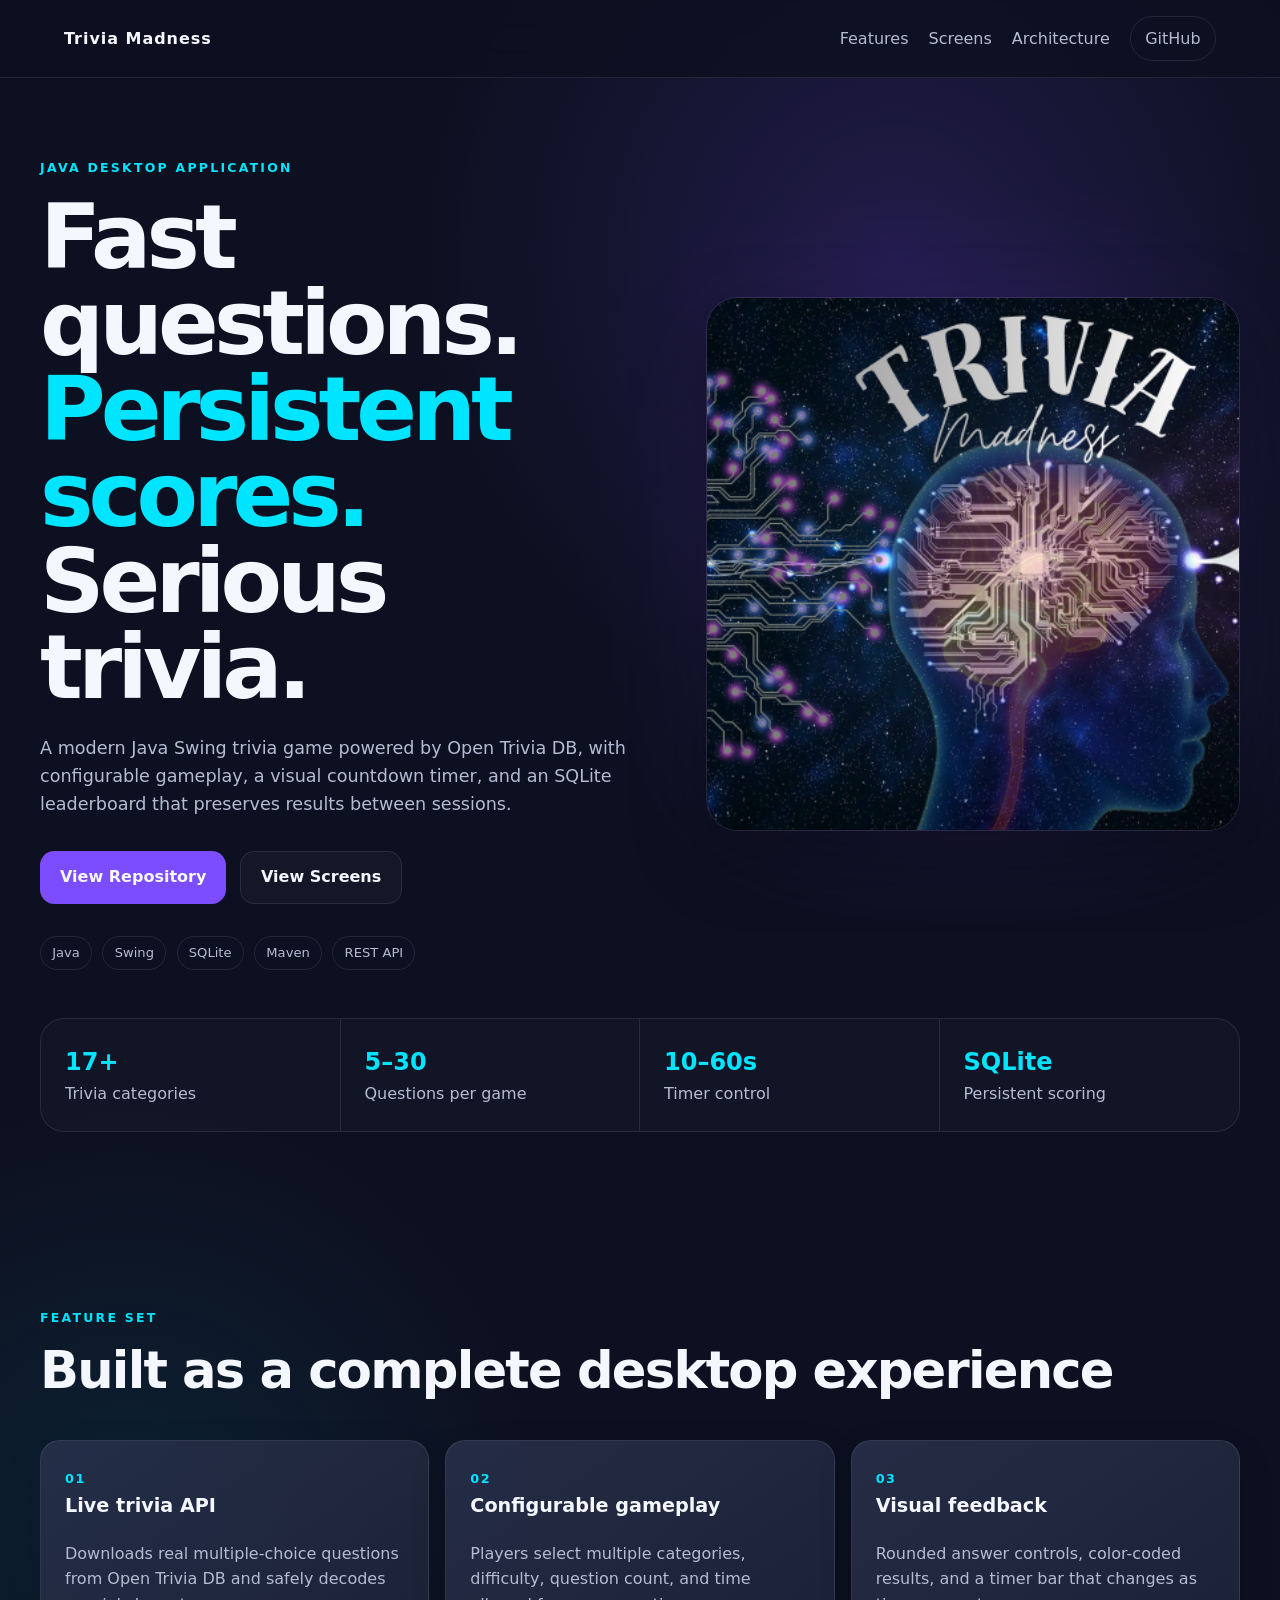
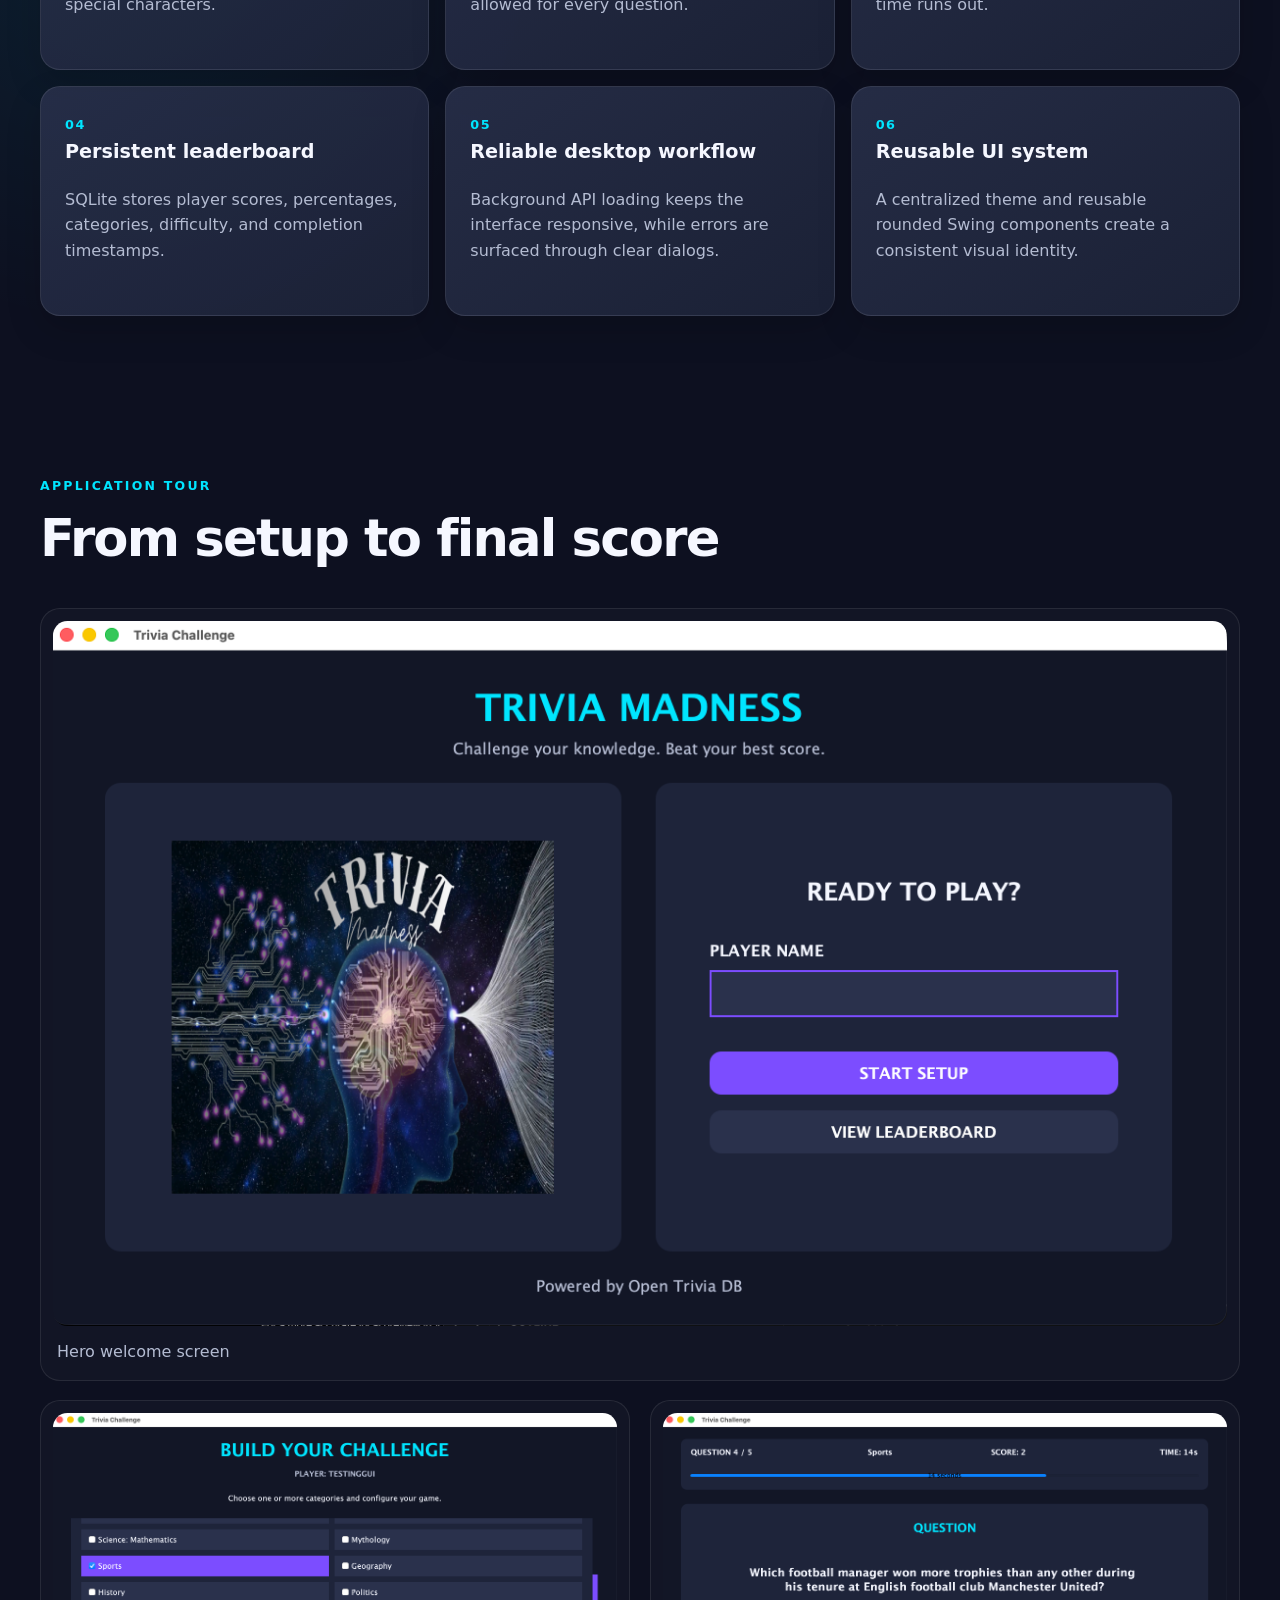
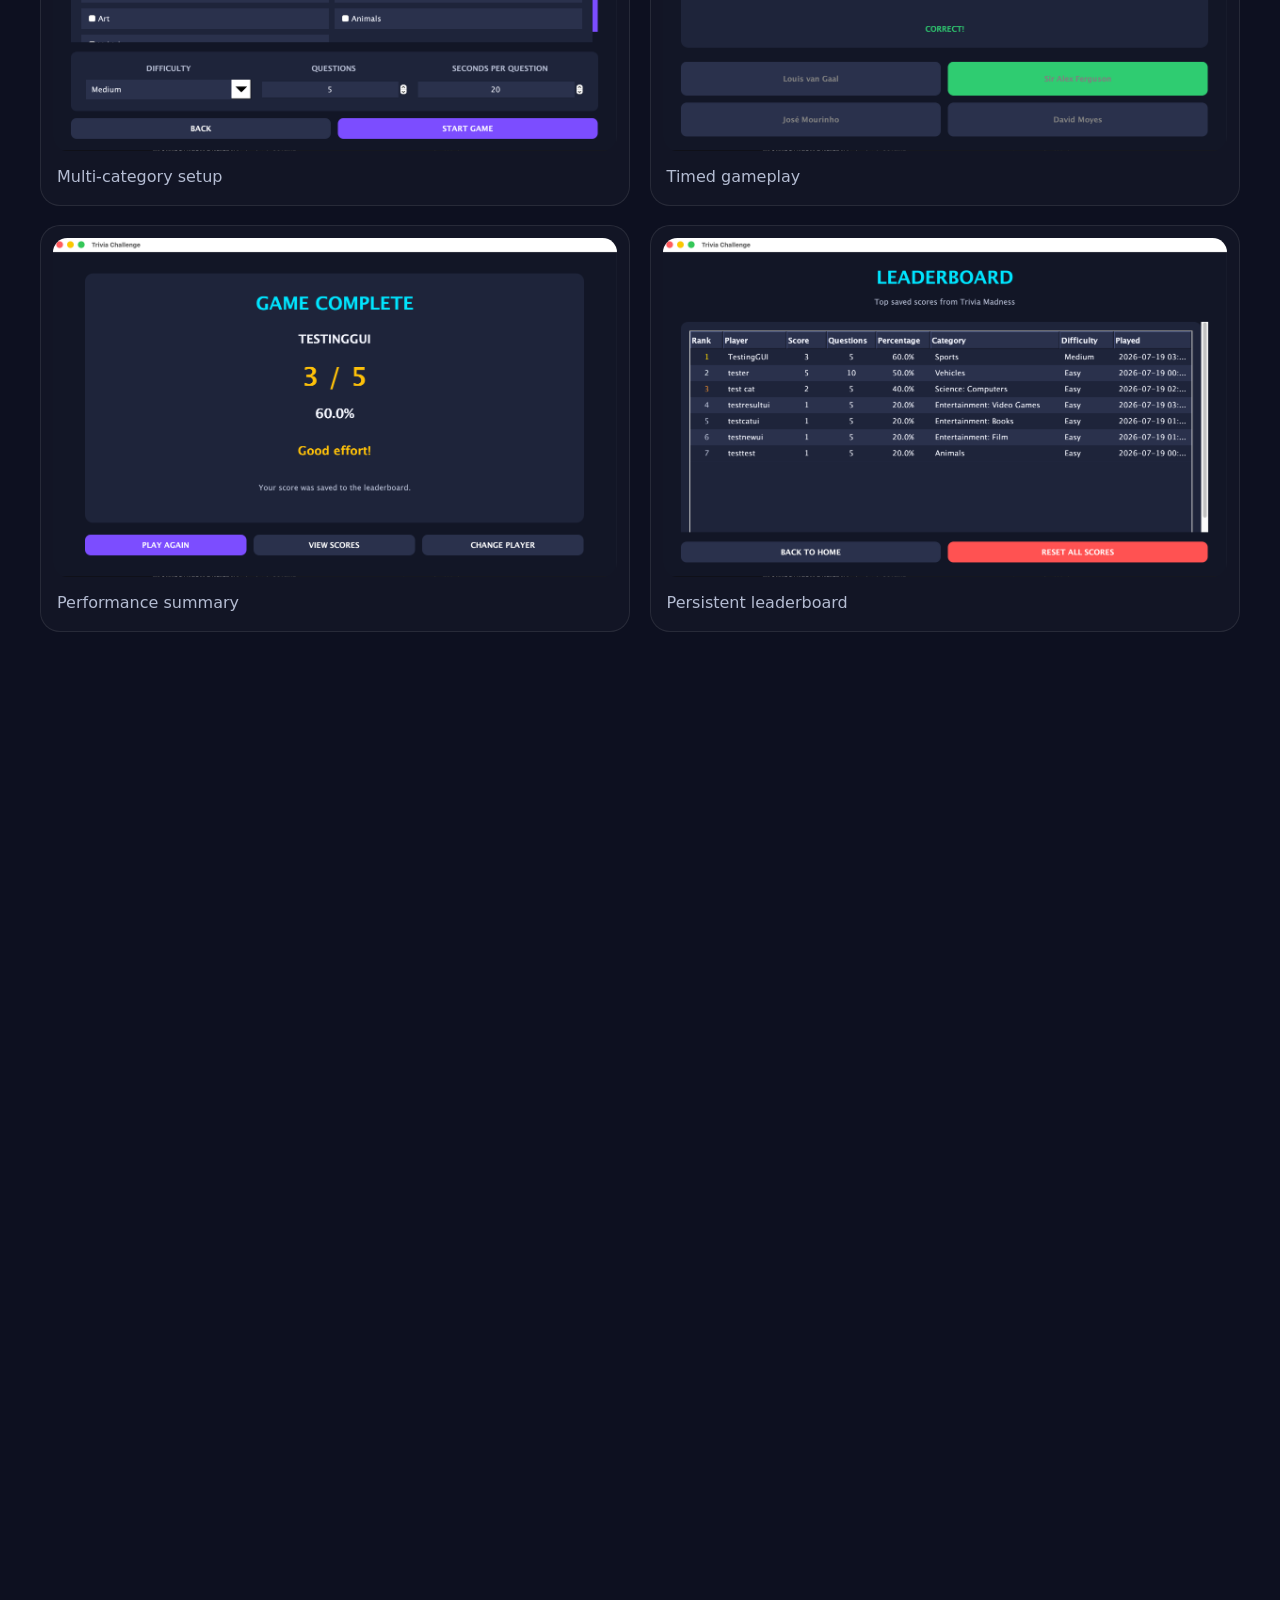
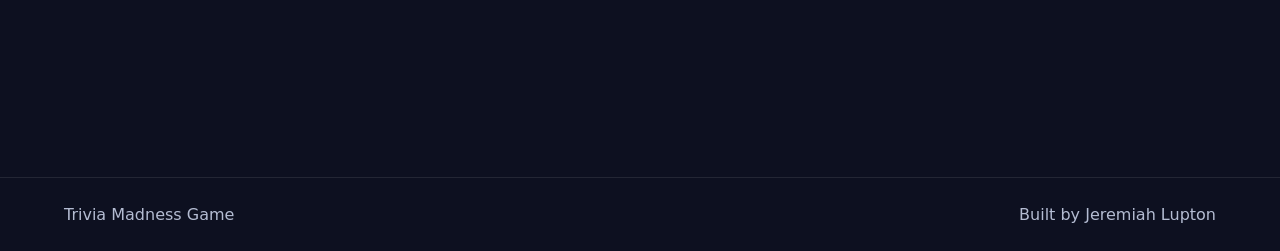
==== docs/index.html @ 5cb35221 "Add files via upload" ====
<!DOCTYPE html>
<html lang="en">
<head>
  <meta charset="UTF-8">
  <meta name="viewport" content="width=device-width, initial-scale=1.0">
  <meta name="description" content="Trivia Madness is a Java Swing trivia game with Open Trivia DB integration, SQLite score persistence, and a polished desktop GUI.">
  <title>Trivia Madness Game</title>
  <link rel="stylesheet" href="style.css">
</head>
<body>
  <header class="site-header">
    <a class="brand" href="#top">Trivia Madness</a>
    <nav>
      <a href="#features">Features</a>
      <a href="#screens">Screens</a>
      <a href="#architecture">Architecture</a>
      <a class="nav-button" href="https://github.com/jd-dev-king/Trivia-Madness-Game">GitHub</a>
    </nav>
  </header>

  <main id="top">
    <section class="hero">
      <div class="hero-copy">
        <p class="eyebrow">JAVA DESKTOP APPLICATION</p>
        <h1>Fast questions.<br><span>Persistent scores.</span><br>Serious trivia.</h1>
        <p class="hero-text">
          A modern Java Swing trivia game powered by Open Trivia DB, with configurable gameplay,
          a visual countdown timer, and an SQLite leaderboard that preserves results between sessions.
        </p>
        <div class="hero-actions">
          <a class="button primary" href="https://github.com/jd-dev-king/Trivia-Madness-Game">View Repository</a>
          <a class="button secondary" href="#screens">View Screens</a>
        </div>
        <div class="tech-row">
          <span>Java</span><span>Swing</span><span>SQLite</span><span>Maven</span><span>REST API</span>
        </div>
      </div>

      <div class="hero-visual">
        <div class="glow"></div>
        <img src="images/trivia-hero.png" alt="Trivia Madness game hero artwork">
      </div>
    </section>

    <section class="stats">
      <article><strong>17+</strong><span>Trivia categories</span></article>
      <article><strong>5–30</strong><span>Questions per game</span></article>
      <article><strong>10–60s</strong><span>Timer control</span></article>
      <article><strong>SQLite</strong><span>Persistent scoring</span></article>
    </section>

    <section id="features" class="section">
      <p class="eyebrow">FEATURE SET</p>
      <h2>Built as a complete desktop experience</h2>
      <div class="feature-grid">
        <article class="card">
          <span class="icon">01</span>
          <h3>Live trivia API</h3>
          <p>Downloads real multiple-choice questions from Open Trivia DB and safely decodes special characters.</p>
        </article>
        <article class="card">
          <span class="icon">02</span>
          <h3>Configurable gameplay</h3>
          <p>Players select multiple categories, difficulty, question count, and time allowed for every question.</p>
        </article>
        <article class="card">
          <span class="icon">03</span>
          <h3>Visual feedback</h3>
          <p>Rounded answer controls, color-coded results, and a timer bar that changes as time runs out.</p>
        </article>
        <article class="card">
          <span class="icon">04</span>
          <h3>Persistent leaderboard</h3>
          <p>SQLite stores player scores, percentages, categories, difficulty, and completion timestamps.</p>
        </article>
        <article class="card">
          <span class="icon">05</span>
          <h3>Reliable desktop workflow</h3>
          <p>Background API loading keeps the interface responsive, while errors are surfaced through clear dialogs.</p>
        </article>
        <article class="card">
          <span class="icon">06</span>
          <h3>Reusable UI system</h3>
          <p>A centralized theme and reusable rounded Swing components create a consistent visual identity.</p>
        </article>
      </div>
    </section>

    <section id="screens" class="section">
      <p class="eyebrow">APPLICATION TOUR</p>
      <h2>From setup to final score</h2>
      <div class="gallery">
        <figure><img src="images/welcome-screen.png" alt="Welcome screen"><figcaption>Hero welcome screen</figcaption></figure>
        <figure><img src="images/category-selection.png" alt="Category selection"><figcaption>Multi-category setup</figcaption></figure>
        <figure><img src="images/question-screen.png" alt="Question screen"><figcaption>Timed gameplay</figcaption></figure>
        <figure><img src="images/results-screen.png" alt="Results screen"><figcaption>Performance summary</figcaption></figure>
        <figure><img src="images/leaderboard.png" alt="Leaderboard"><figcaption>Persistent leaderboard</figcaption></figure>
      </div>
    </section>

    <section id="architecture" class="section architecture">
      <div>
        <p class="eyebrow">ARCHITECTURE</p>
        <h2>Clear separation of responsibilities</h2>
        <p>
          The project separates API communication, database access, data models, and Swing screens.
          This keeps the application easier to test, extend, and maintain.
        </p>
      </div>
      <div class="architecture-list">
        <div><strong>API</strong><span>HTTP requests and JSON decoding</span></div>
        <div><strong>Database</strong><span>SQLite initialization and score queries</span></div>
        <div><strong>Models</strong><span>Questions, categories, settings, and scores</span></div>
        <div><strong>UI</strong><span>Card-based Swing screens and themed controls</span></div>
      </div>
    </section>

    <section class="cta">
      <p class="eyebrow">SOURCE CODE</p>
      <h2>Explore the complete Java project</h2>
      <p>Review the architecture, run the game locally, or use the project as a foundation for your own desktop application.</p>
      <a class="button primary" href="https://github.com/jd-dev-king/Trivia-Madness-Game">Open on GitHub</a>
    </section>
  </main>

  <footer>
    <span>Trivia Madness Game</span>
    <span>Built by Jeremiah Lupton</span>
  </footer>

  <script src="script.js"></script>
</body>
</html>
---- docs/style.css ----
:root {
  --bg: #0d1020;
  --panel: #1e243a;
  --panel-light: #2a314c;
  --primary: #7c4dff;
  --primary-hover: #9575ff;
  --accent: #00e5ff;
  --text: #f5f7ff;
  --muted: #b4bcd2;
  --success: #2ecc71;
  --border: rgba(255,255,255,.09);
  --shadow: 0 24px 70px rgba(0,0,0,.35);
}

* { box-sizing: border-box; }
html { scroll-behavior: smooth; }
body {
  margin: 0;
  font-family: Inter, ui-sans-serif, system-ui, -apple-system, BlinkMacSystemFont, "Segoe UI", sans-serif;
  color: var(--text);
  background:
    radial-gradient(circle at 70% 5%, rgba(124,77,255,.18), transparent 30rem),
    radial-gradient(circle at 10% 30%, rgba(0,229,255,.08), transparent 26rem),
    var(--bg);
  line-height: 1.6;
}

a { color: inherit; text-decoration: none; }
img { max-width: 100%; display: block; }

.site-header {
  position: sticky;
  top: 0;
  z-index: 20;
  display: flex;
  justify-content: space-between;
  align-items: center;
  padding: 1rem clamp(1.25rem, 5vw, 5rem);
  background: rgba(13,16,32,.82);
  border-bottom: 1px solid var(--border);
  backdrop-filter: blur(16px);
}

.brand { font-weight: 900; letter-spacing: .06em; }
nav { display: flex; gap: 1.25rem; align-items: center; color: var(--muted); }
nav a:hover { color: var(--text); }
.nav-button { padding: .55rem .9rem; border: 1px solid var(--border); border-radius: 999px; }

main { overflow: hidden; }
.hero {
  width: min(1200px, calc(100% - 2rem));
  margin: 0 auto;
  min-height: 76vh;
  display: grid;
  grid-template-columns: 1.05fr .95fr;
  align-items: center;
  gap: clamp(2rem, 6vw, 6rem);
  padding: 5rem 0 3rem;
}

.eyebrow {
  color: var(--accent);
  font-size: .78rem;
  font-weight: 900;
  letter-spacing: .18em;
  margin: 0 0 1rem;
}

h1, h2, h3, p { margin-top: 0; }
h1 {
  font-size: clamp(3rem, 7vw, 6.7rem);
  line-height: .96;
  letter-spacing: -.055em;
  margin-bottom: 1.5rem;
}
h1 span { color: var(--accent); }
h2 { font-size: clamp(2.1rem, 4vw, 4rem); line-height: 1.05; letter-spacing: -.035em; }
h3 { font-size: 1.2rem; }
.hero-text { max-width: 43rem; color: var(--muted); font-size: 1.1rem; }

.hero-actions { display: flex; flex-wrap: wrap; gap: .85rem; margin: 2rem 0; }
.button {
  display: inline-flex;
  justify-content: center;
  align-items: center;
  min-height: 3rem;
  padding: .8rem 1.25rem;
  border-radius: .9rem;
  font-weight: 800;
  transition: transform .2s ease, background .2s ease, border-color .2s ease;
}
.button:hover { transform: translateY(-2px); }
.button.primary { background: var(--primary); }
.button.primary:hover { background: var(--primary-hover); }
.button.secondary { border: 1px solid var(--border); background: rgba(255,255,255,.03); }

.tech-row { display: flex; flex-wrap: wrap; gap: .65rem; }
.tech-row span {
  color: var(--muted);
  border: 1px solid var(--border);
  border-radius: 999px;
  padding: .35rem .7rem;
  font-size: .82rem;
}

.hero-visual { position: relative; }
.hero-visual img {
  position: relative;
  z-index: 2;
  width: 100%;
  aspect-ratio: 1 / 1;
  object-fit: cover;
  border-radius: 2rem;
  border: 1px solid var(--border);
  box-shadow: var(--shadow);
}
.glow {
  position: absolute;
  inset: 12%;
  background: var(--primary);
  filter: blur(90px);
  opacity: .4;
}

.stats {
  width: min(1200px, calc(100% - 2rem));
  margin: 0 auto 6rem;
  display: grid;
  grid-template-columns: repeat(4, 1fr);
  border: 1px solid var(--border);
  border-radius: 1.5rem;
  overflow: hidden;
  background: rgba(255,255,255,.025);
}
.stats article { padding: 1.5rem; border-right: 1px solid var(--border); }
.stats article:last-child { border-right: 0; }
.stats strong { display: block; color: var(--accent); font-size: 1.5rem; }
.stats span { color: var(--muted); }

.section { width: min(1200px, calc(100% - 2rem)); margin: 0 auto; padding: 5rem 0; }
.feature-grid { display: grid; grid-template-columns: repeat(3, 1fr); gap: 1rem; }
.card {
  min-height: 230px;
  padding: 1.5rem;
  border-radius: 1.25rem;
  background: linear-gradient(145deg, rgba(42,49,76,.85), rgba(30,36,58,.85));
  border: 1px solid var(--border);
  box-shadow: 0 14px 35px rgba(0,0,0,.16);
}
.card p { color: var(--muted); }
.icon { color: var(--accent); font-weight: 900; font-size: .8rem; letter-spacing: .12em; }

.gallery { display: grid; grid-template-columns: repeat(2, 1fr); gap: 1.2rem; }
.gallery figure {
  margin: 0;
  padding: .75rem;
  border: 1px solid var(--border);
  border-radius: 1.25rem;
  background: rgba(255,255,255,.025);
}
.gallery figure:first-child { grid-column: span 2; }
.gallery img {
  width: 100%;
  border-radius: .9rem;
  background: var(--panel);
  min-height: 240px;
  object-fit: cover;
}
.gallery figcaption { padding: .8rem .25rem .2rem; color: var(--muted); }

.architecture {
  display: grid;
  grid-template-columns: .9fr 1.1fr;
  gap: 4rem;
  align-items: center;
}
.architecture p { color: var(--muted); }
.architecture-list { display: grid; gap: .75rem; }
.architecture-list div {
  display: grid;
  grid-template-columns: 9rem 1fr;
  gap: 1rem;
  padding: 1rem 1.25rem;
  border: 1px solid var(--border);
  border-radius: 1rem;
  background: var(--panel);
}
.architecture-list strong { color: var(--accent); }
.architecture-list span { color: var(--muted); }

.cta {
  width: min(1000px, calc(100% - 2rem));
  margin: 5rem auto;
  padding: clamp(2rem, 7vw, 5rem);
  text-align: center;
  border: 1px solid var(--border);
  border-radius: 2rem;
  background: linear-gradient(145deg, rgba(124,77,255,.18), rgba(0,229,255,.07));
}
.cta p { color: var(--muted); max-width: 45rem; margin-left: auto; margin-right: auto; }

footer {
  display: flex;
  justify-content: space-between;
  gap: 1rem;
  padding: 1.5rem clamp(1.25rem, 5vw, 5rem);
  border-top: 1px solid var(--border);
  color: var(--muted);
}

.reveal { opacity: 0; transform: translateY(22px); transition: opacity .65s ease, transform .65s ease; }
.reveal.visible { opacity: 1; transform: none; }

@media (max-width: 850px) {
  nav a:not(.nav-button) { display: none; }
  .hero, .architecture { grid-template-columns: 1fr; }
  .hero { padding-top: 3rem; }
  .hero-visual { max-width: 650px; }
  .stats { grid-template-columns: repeat(2, 1fr); }
  .stats article:nth-child(2) { border-right: 0; }
  .stats article:nth-child(-n+2) { border-bottom: 1px solid var(--border); }
  .feature-grid { grid-template-columns: 1fr 1fr; }
}

@media (max-width: 560px) {
  h1 { font-size: 3.2rem; }
  .feature-grid, .gallery, .stats { grid-template-columns: 1fr; }
  .gallery figure:first-child { grid-column: auto; }
  .stats article { border-right: 0; border-bottom: 1px solid var(--border); }
  .stats article:last-child { border-bottom: 0; }
  .hero-actions .button { width: 100%; }
  .architecture-list div { grid-template-columns: 1fr; gap: .25rem; }
  footer { flex-direction: column; }
}
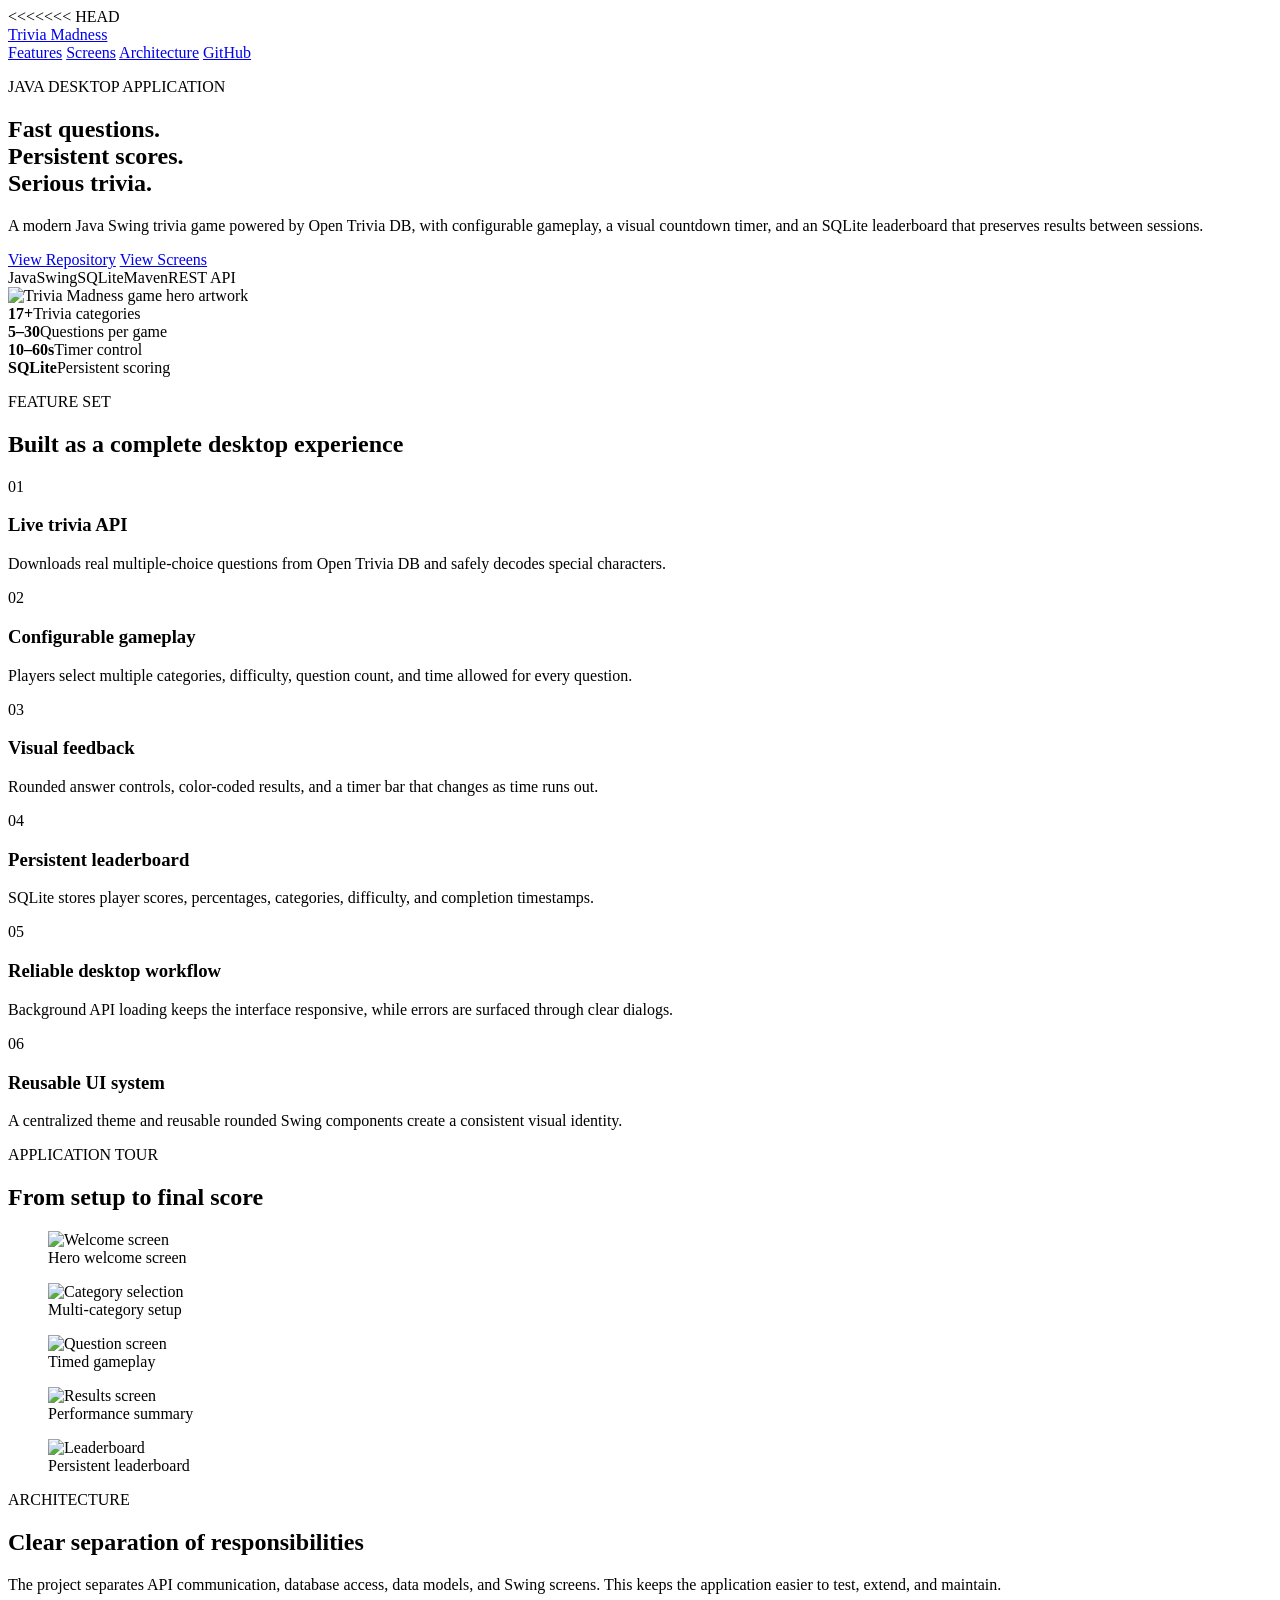
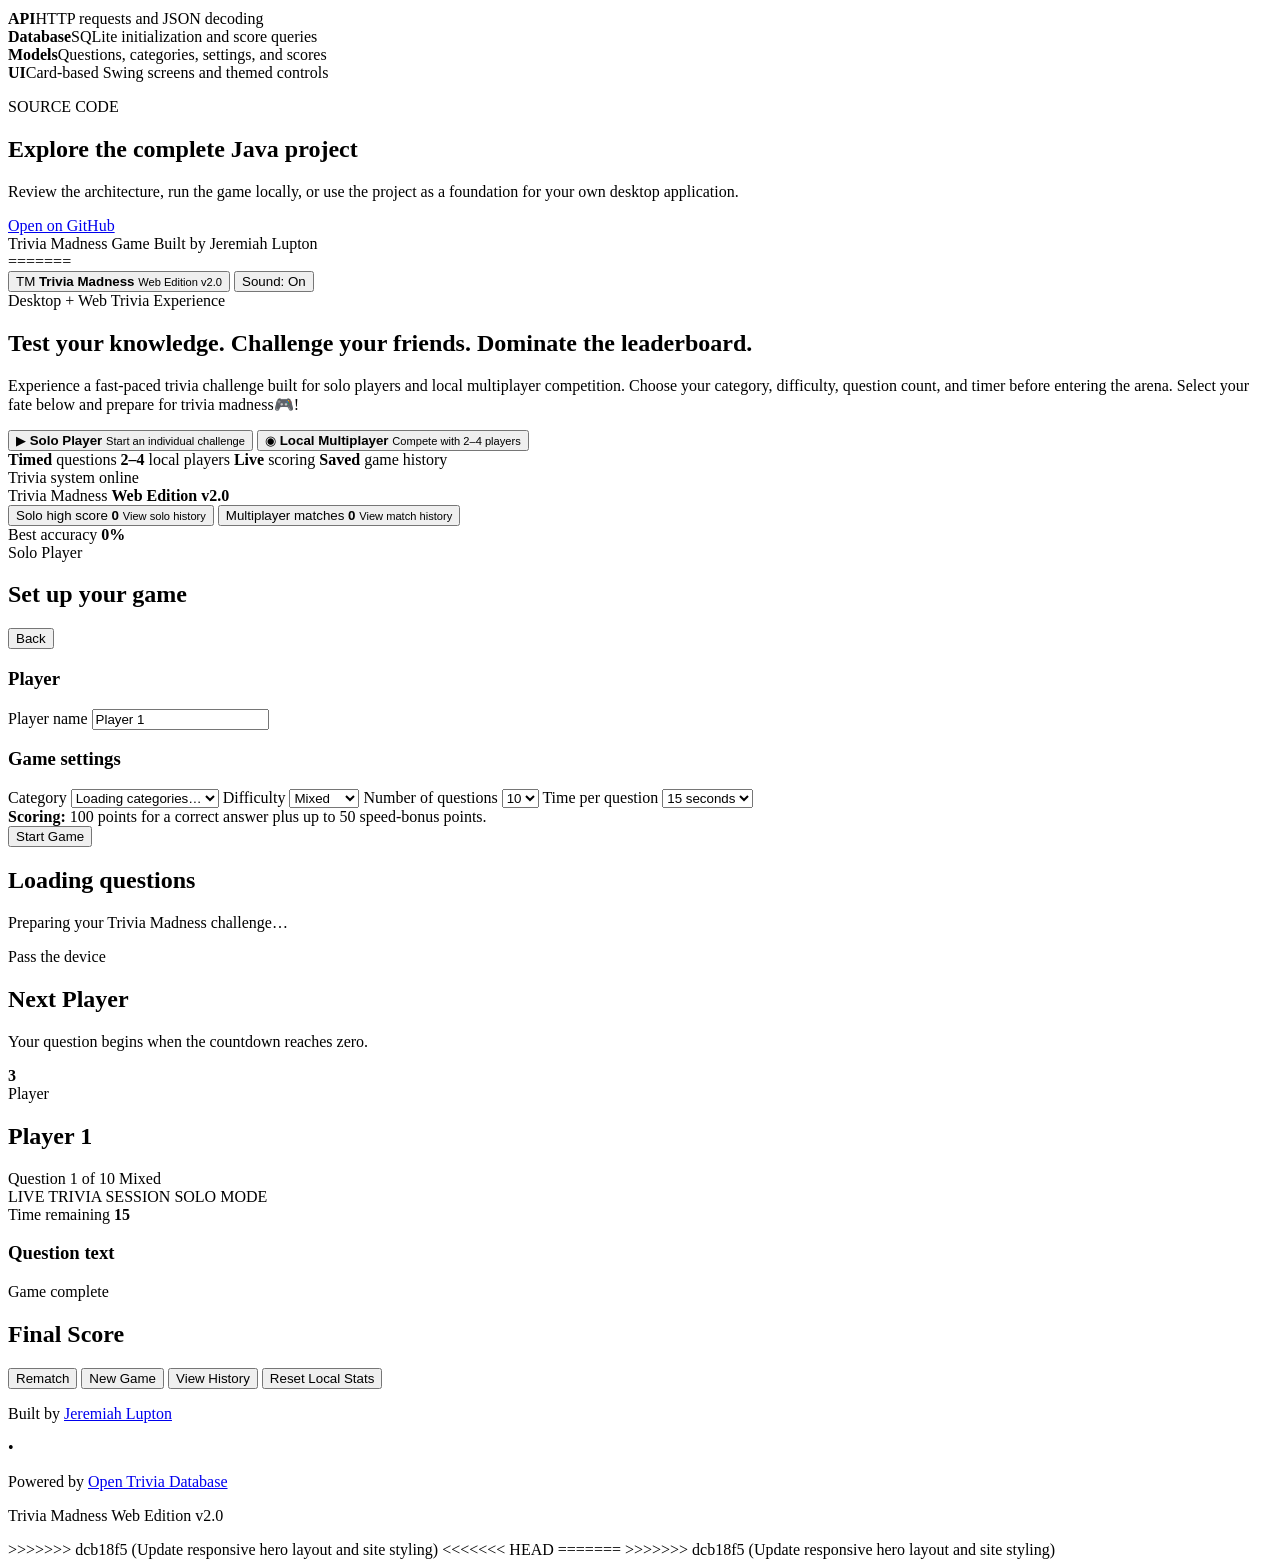
==== commit 55bb947f: "Add files via upload" ====
--- a/docs/index.html
+++ b/docs/index.html
@@ -2,6 +2,7 @@
 <html lang="en">
 <head>
   <meta charset="UTF-8">
+<<<<<<< HEAD
   <meta name="viewport" content="width=device-width, initial-scale=1.0">
   <meta name="description" content="Trivia Madness is a Java Swing trivia game with Open Trivia DB integration, SQLite score persistence, and a polished desktop GUI.">
   <title>Trivia Madness Game</title>
@@ -127,7 +128,820 @@
     <span>Trivia Madness Game</span>
     <span>Built by Jeremiah Lupton</span>
   </footer>
+=======
+
+  <meta
+    name="viewport"
+    content="width=device-width, initial-scale=1.0"
+  >
+
+  <meta
+    name="description"
+    content="Trivia Madness Web Edition v2.0"
+  >
+
+  <title>Trivia Madness v2.0</title>
+
+  <link
+    rel="stylesheet"
+    href="style.css"
+  >
+</head>
+
+<body>
+  <div class="app-shell">
+
+    <!-- =====================================================
+         HEADER
+         ===================================================== -->
+
+    <header class="site-header">
+      <button
+        class="brand"
+        id="brandHome"
+        type="button"
+        aria-label="Return to Trivia Madness home"
+      >
+        <span class="brand-mark">
+          TM
+        </span>
+
+        <span>
+          <strong>Trivia Madness</strong>
+          <small>Web Edition v2.0</small>
+        </span>
+      </button>
+
+      <button
+        id="soundToggle"
+        class="icon-button"
+        type="button"
+        aria-pressed="true"
+      >
+        Sound: On
+      </button>
+    </header>
+
+    <!-- =====================================================
+         MAIN CONTENT
+         ===================================================== -->
+
+    <main>
+
+      <!-- ===================================================
+           WELCOME SCREEN
+           =================================================== -->
+
+      <section
+        id="welcomeScreen"
+        class="screen active"
+      >
+        <div class="hero-grid">
+
+  <!-- ===================================================
+       HERO COPY
+       =================================================== -->
+
+  <div class="hero-copy">
+    <span class="eyebrow">
+      Desktop + Web Trivia Experience
+    </span>
+
+    <h1>
+      Test your knowledge. Challenge your friends. Dominate the leaderboard.
+    </h1>
+
+    <p class="hero-description">
+      Experience a fast-paced trivia challenge built for solo players
+      and local multiplayer competition. Choose your category,
+      difficulty, question count, and timer before entering the arena. 
+      Select your fate below and prepare for trivia madness🎮!
+    </p>
+
+    <div class="hero-actions">  
+      <button
+        class="button primary hero-button"
+        id="singlePlayerButton"
+        type="button"
+      >
+        <span class="button-icon" aria-hidden="true">
+          ▶
+        </span>
+
+        <span class="button-content">
+          <strong>Solo Player</strong>
+          <small>Start an individual challenge</small>
+        </span>
+      </button>
+
+      <button
+        class="button secondary hero-button"
+        id="multiplayerButton"
+        type="button"
+      >
+        <span class="button-icon" aria-hidden="true">
+          ◉
+        </span>
+
+        <span class="button-content">
+          <strong>Local Multiplayer</strong>
+          <small>Compete with 2–4 players</small>
+        </span>
+      </button>
+    </div>
+
+    <div
+      class="feature-pills"
+      aria-label="Game features"
+    >
+      <span>
+        <strong>Timed</strong>
+        questions
+      </span>
+
+      <span>
+        <strong>2–4</strong>
+        local players
+      </span>
+
+      <span>
+        <strong>Live</strong>
+        scoring
+      </span>
+
+      <span>
+        <strong>Saved</strong>
+        game history
+      </span>
+    </div>
+  </div>
+
+  <!-- ===================================================
+       HERO VISUAL
+       =================================================== -->
+
+  <div class="hero-visual card">
+    <img
+      src="images/trivia-hero.png"
+      alt="Trivia Madness futuristic trivia game artwork"
+      loading="eager"
+      onerror="
+        this.hidden = true;
+        this.nextElementSibling.hidden = false;
+      "
+    >
+
+    <div
+      class="hero-visual-overlay"
+      aria-hidden="true"
+    >
+      <div class="hero-status">
+        <span class="hero-status-dot"></span>
+        <span>Trivia system online</span>
+      </div>
+
+      <div class="hero-visual-title">
+        <span>Trivia Madness</span>
+        <strong>Web Edition v2.0</strong>
+      </div>
+    </div>
+
+    <div
+      class="image-placeholder"
+      hidden
+    >
+      <strong>
+        Trivia Madness
+      </strong>
+
+      <span>
+        Add trivia-hero.png inside the docs/images folder.
+      </span>
+    </div>
+  </div>
+
+</div>
+
+
+        <section
+          class="stats-grid"
+          aria-label="Saved local game statistics"
+        >
+          <button
+            class="stat-card clickable-stat"
+            id="openSoloHistory"
+            type="button"
+          >
+            <span>Solo high score</span>
+
+            <strong id="savedHighScore">
+              0
+            </strong>
+
+            <small>
+              View solo history
+            </small>
+          </button>
+
+          <button
+            class="stat-card clickable-stat"
+            id="openMultiplayerHistory"
+            type="button"
+          >
+            <span>Multiplayer matches</span>
+
+            <strong id="multiplayerMatches">
+              0
+            </strong>
+
+            <small>
+              View match history
+            </small>
+          </button>
+
+          <article class="stat-card">
+            <span>Best accuracy</span>
+
+            <strong id="bestAccuracy">
+              0%
+            </strong>
+          </article>
+        </section>
+      </section>
+
+      <!-- ===================================================
+           GAME SETUP SCREEN
+           =================================================== -->
+
+      <section
+        id="setupScreen"
+        class="screen"
+      >
+        <div class="section-heading">
+          <div>
+            <span
+              class="eyebrow"
+              id="setupModeLabel"
+            >
+              Solo Player
+            </span>
+
+            <h2>
+              Set up your game
+            </h2>
+          </div>
+
+          <button
+            class="text-button"
+            id="backToWelcome"
+            type="button"
+          >
+            Back
+          </button>
+        </div>
+
+        <form
+          id="gameSetupForm"
+          class="setup-layout"
+        >
+
+          <!-- Player setup -->
+
+          <section class="card form-card">
+            <h3 id="playerSectionTitle">
+              Player
+            </h3>
+
+            <div id="singlePlayerFields">
+              <label>
+                Player name
+
+                <input
+                  id="singlePlayerName"
+                  type="text"
+                  maxlength="20"
+                  placeholder="Enter your name"
+                  value="Player 1"
+                >
+              </label>
+            </div>
+
+            <div
+              id="multiplayerFields"
+              hidden
+            >
+              <label>
+                Number of players
+
+                <select id="playerCount">
+                  <option value="2">
+                    2 players
+                  </option>
+
+                  <option value="3">
+                    3 players
+                  </option>
+
+                  <option value="4">
+                    4 players
+                  </option>
+                </select>
+              </label>
+
+              <div
+                id="playerNameFields"
+                class="player-name-grid"
+              ></div>
+            </div>
+          </section>
+
+          <!-- Game settings -->
+
+          <section class="card form-card">
+            <h3>
+              Game settings
+            </h3>
+
+            <div class="form-grid">
+              <label>
+                Category
+
+                <select id="categorySelect">
+                  <option value="">
+                    Loading categories…
+                  </option>
+                </select>
+              </label>
+
+              <label>
+                Difficulty
+
+                <select id="difficultySelect">
+                  <option value="">
+                    Mixed
+                  </option>
+
+                  <option value="easy">
+                    Easy
+                  </option>
+
+                  <option value="medium">
+                    Medium
+                  </option>
+
+                  <option value="hard">
+                    Hard
+                  </option>
+                </select>
+              </label>
+
+              <label>
+                <span id="questionCountLabel">
+                  Number of questions
+                </span>
+
+                <select id="questionCountSelect">
+                  <option value="5">
+                    5
+                  </option>
+
+                  <option
+                    value="10"
+                    selected
+                  >
+                    10
+                  </option>
+
+                  <option value="15">
+                    15
+                  </option>
+                </select>
+              </label>
+
+              <label>
+                Time per question
+
+                <select id="timerSelect">
+                  <option value="10">
+                    10 seconds
+                  </option>
+
+                  <option
+                    value="15"
+                    selected
+                  >
+                    15 seconds
+                  </option>
+
+                  <option value="20">
+                    20 seconds
+                  </option>
+
+                  <option value="30">
+                    30 seconds
+                  </option>
+                </select>
+              </label>
+            </div>
+
+            <div class="scoring-note">
+              <strong>
+                Scoring:
+              </strong>
+
+              100 points for a correct answer plus up to
+              50 speed-bonus points.
+            </div>
+
+            <button
+              class="button primary full-width"
+              type="submit"
+            >
+              Start Game
+            </button>
+
+            <p
+              id="setupError"
+              class="error-message"
+              role="alert"
+            ></p>
+          </section>
+        </form>
+      </section>
+
+      <!-- ===================================================
+           LOADING SCREEN
+           =================================================== -->
+
+      <section
+        id="loadingScreen"
+        class="screen centered-screen"
+      >
+        <div class="loading-card card">
+          <div
+            class="spinner"
+            aria-hidden="true"
+          ></div>
+
+          <h2>
+            Loading questions
+          </h2>
+
+          <p>
+            Preparing your Trivia Madness challenge…
+          </p>
+        </div>
+      </section>
+
+      <!-- ===================================================
+           MULTIPLAYER HANDOFF SCREEN
+           =================================================== -->
+
+      <section
+        id="handoffScreen"
+        class="screen centered-screen"
+      >
+        <div class="handoff-card card">
+          <span class="eyebrow">
+            Pass the device
+          </span>
+
+          <h2 id="handoffPlayerName">
+            Next Player
+          </h2>
+
+          <p>
+            Your question begins when the countdown reaches zero.
+          </p>
+
+          <strong
+            id="handoffCountdown"
+            class="handoff-countdown"
+          >
+            3
+          </strong>
+        </div>
+      </section>
+
+      <!-- ===================================================
+           GAME SCREEN
+           =================================================== -->
+
+      <section
+        id="gameScreen"
+        class="screen"
+      >
+        <div class="game-topbar">
+          <div>
+            <span
+              class="eyebrow"
+              id="currentPlayerLabel"
+            >
+              Player
+            </span>
+
+            <h2 id="currentPlayerName">
+              Player 1
+            </h2>
+          </div>
+
+          <div class="question-meta">
+            <span id="questionProgress">
+              Question 1 of 10
+            </span>
+
+            <span
+              id="difficultyBadge"
+              class="badge"
+            >
+              Mixed
+            </span>
+          </div>
+        </div>
+
+        <div
+          id="scoreboard"
+          class="scoreboard"
+        ></div>
+
+        <!-- Futuristic HUD -->
+
+        <div class="hud-status">
+          <span class="hud-dot"></span>
+
+          <span>
+            LIVE TRIVIA SESSION
+          </span>
+
+          <span id="hudMode">
+            SOLO MODE
+          </span>
+        </div>
+
+        <!-- Question area -->
+
+        <section class="question-card card">
+          <div class="timer-row">
+            <span>
+              Time remaining
+            </span>
+
+            <strong id="timerText">
+              15
+            </strong>
+          </div>
+
+          <div
+            class="timer-track"
+            aria-hidden="true"
+          >
+            <div
+              id="timerBar"
+              class="timer-bar"
+            ></div>
+          </div>
+
+          <p
+            id="categoryLabel"
+            class="question-category"
+          ></p>
+
+          <h3 id="questionText">
+            Question text
+          </h3>
+
+          <div
+            id="answerGrid"
+            class="answer-grid"
+          ></div>
+
+          <div
+            id="feedbackPanel"
+            class="feedback-panel"
+            hidden
+          >
+            <strong id="feedbackTitle"></strong>
+
+            <p id="feedbackMessage"></p>
+
+            <button
+              id="nextQuestionButton"
+              class="button primary"
+              type="button"
+            >
+              Next Question
+            </button>
+          </div>
+        </section>
+      </section>
+
+      <!-- ===================================================
+           RESULTS SCREEN
+           =================================================== -->
+
+      <section
+        id="resultsScreen"
+        class="screen"
+      >
+        <div class="results-card card">
+          <span class="eyebrow">
+            Game complete
+          </span>
+
+          <h2 id="resultsTitle">
+            Final Score
+          </h2>
+
+          <p id="resultsSubtitle"></p>
+
+          <div
+            id="winnerBanner"
+            class="winner-banner"
+            hidden
+          ></div>
+
+          <div
+            id="singlePlayerHeadline"
+            class="solo-result-headline"
+            hidden
+          ></div>
+
+          <div
+            id="finalStandings"
+            class="final-standings"
+          ></div>
+
+          <div
+            id="singlePlayerResultStats"
+            class="result-stats"
+          ></div>
+
+          <div class="results-actions">
+            <button
+              id="rematchButton"
+              class="button primary"
+              type="button"
+            >
+              Rematch
+            </button>
+
+            <button
+              id="newGameButton"
+              class="button secondary"
+              type="button"
+            >
+              New Game
+            </button>
+
+            <button
+              id="viewHistoryButton"
+              class="button secondary"
+              type="button"
+            >
+              View History
+            </button>
+
+            <button
+              id="resetScoresButton"
+              class="button danger"
+              type="button"
+            >
+              Reset Local Stats
+            </button>
+          </div>
+        </div>
+      </section>
+    </main>
+
+    <!-- =====================================================
+         FOOTER
+         ===================================================== -->
+
+    <footer class="site-footer">
+      <div class="footer-content">
+        <p>
+          Built by
+
+          <a
+            href="https://jeremiahlupton.com"
+            target="_blank"
+            rel="noopener noreferrer"
+          >
+            Jeremiah Lupton
+          </a>
+        </p>
+
+        <span class="footer-divider">
+          •
+        </span>
+
+        <p>
+          Powered by
+
+          <a
+            href="https://opentdb.com"
+            target="_blank"
+            rel="noopener noreferrer"
+          >
+            Open Trivia Database
+          </a>
+        </p>
+      </div>
+
+      <p class="footer-version">
+        Trivia Madness Web Edition v2.0
+      </p>
+    </footer>
+  </div>
+
+  <!-- =======================================================
+       HISTORY DIALOG
+       ======================================================= -->
+
+  <dialog id="historyDialog">
+    <div class="dialog-card">
+      <div class="dialog-heading">
+        <div>
+          <span class="eyebrow">
+            Local browser data
+          </span>
+
+          <h2 id="historyDialogTitle">
+            History
+          </h2>
+        </div>
+
+        <button
+          id="closeHistoryButton"
+          class="text-button"
+          type="button"
+        >
+          Close
+        </button>
+      </div>
+
+      <p
+        id="historyDialogDescription"
+        class="dialog-description"
+      ></p>
+
+      <div
+        id="historyList"
+        class="history-list"
+      ></div>
+
+      <div class="dialog-actions">
+        <button
+          id="clearHistoryButton"
+          class="button danger"
+          type="button"
+        >
+          Clear This History
+        </button>
+      </div>
+    </div>
+  </dialog>
+
+  <!-- =======================================================
+       RESET CONFIRMATION DIALOG
+       ======================================================= -->
+
+  <dialog id="confirmDialog">
+    <div class="dialog-card">
+      <h2>
+        Reset all local statistics?
+      </h2>
+
+      <p>
+        This clears solo scores, multiplayer matches,
+        high scores, and accuracy data.
+      </p>
+
+      <div class="dialog-actions">
+        <button
+          id="cancelResetButton"
+          class="button secondary"
+          type="button"
+        >
+          Cancel
+        </button>
+
+        <button
+          id="confirmResetButton"
+          class="button danger"
+          type="button"
+        >
+          Reset
+        </button>
+      </div>
+    </div>
+  </dialog>
+>>>>>>> dcb18f5 (Update responsive hero layout and site styling)
 
   <script src="script.js"></script>
 </body>
 </html>
+<<<<<<< HEAD
+=======
+
+>>>>>>> dcb18f5 (Update responsive hero layout and site styling)
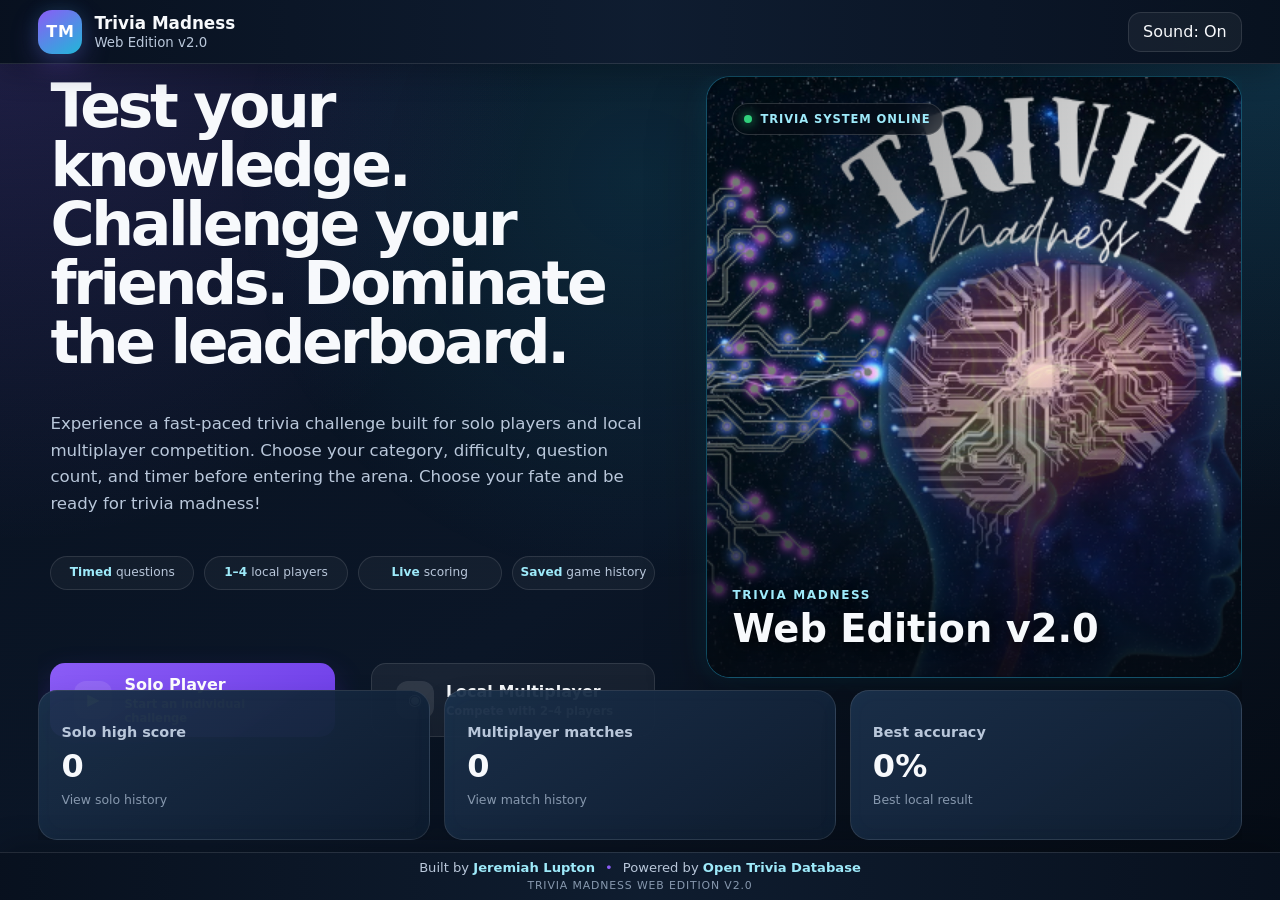
==== commit 33b87c94: "Add files via upload" ====
--- a/docs/index.html
+++ b/docs/index.html
@@ -2,201 +2,25 @@
 <html lang="en">
 <head>
   <meta charset="UTF-8">
-<<<<<<< HEAD
   <meta name="viewport" content="width=device-width, initial-scale=1.0">
-  <meta name="description" content="Trivia Madness is a Java Swing trivia game with Open Trivia DB integration, SQLite score persistence, and a polished desktop GUI.">
-  <title>Trivia Madness Game</title>
-  <link rel="stylesheet" href="style.css">
+  <meta name="description" content="Trivia Madness Web Edition v2.0 — solo and local multiplayer trivia powered by Open Trivia DB.">
+  <title>Trivia Madness v2.0</title>
+  <link rel="stylesheet" href="style.css?v=2.0.3">
 </head>
 <body>
-  <header class="site-header">
-    <a class="brand" href="#top">Trivia Madness</a>
-    <nav>
-      <a href="#features">Features</a>
-      <a href="#screens">Screens</a>
-      <a href="#architecture">Architecture</a>
-      <a class="nav-button" href="https://github.com/jd-dev-king/Trivia-Madness-Game">GitHub</a>
-    </nav>
-  </header>
-
-  <main id="top">
-    <section class="hero">
-      <div class="hero-copy">
-        <p class="eyebrow">JAVA DESKTOP APPLICATION</p>
-        <h1>Fast questions.<br><span>Persistent scores.</span><br>Serious trivia.</h1>
-        <p class="hero-text">
-          A modern Java Swing trivia game powered by Open Trivia DB, with configurable gameplay,
-          a visual countdown timer, and an SQLite leaderboard that preserves results between sessions.
-        </p>
-        <div class="hero-actions">
-          <a class="button primary" href="https://github.com/jd-dev-king/Trivia-Madness-Game">View Repository</a>
-          <a class="button secondary" href="#screens">View Screens</a>
-        </div>
-        <div class="tech-row">
-          <span>Java</span><span>Swing</span><span>SQLite</span><span>Maven</span><span>REST API</span>
-        </div>
-      </div>
-
-      <div class="hero-visual">
-        <div class="glow"></div>
-        <img src="images/trivia-hero.png" alt="Trivia Madness game hero artwork">
-      </div>
-    </section>
-
-    <section class="stats">
-      <article><strong>17+</strong><span>Trivia categories</span></article>
-      <article><strong>5–30</strong><span>Questions per game</span></article>
-      <article><strong>10–60s</strong><span>Timer control</span></article>
-      <article><strong>SQLite</strong><span>Persistent scoring</span></article>
-    </section>
-
-    <section id="features" class="section">
-      <p class="eyebrow">FEATURE SET</p>
-      <h2>Built as a complete desktop experience</h2>
-      <div class="feature-grid">
-        <article class="card">
-          <span class="icon">01</span>
-          <h3>Live trivia API</h3>
-          <p>Downloads real multiple-choice questions from Open Trivia DB and safely decodes special characters.</p>
-        </article>
-        <article class="card">
-          <span class="icon">02</span>
-          <h3>Configurable gameplay</h3>
-          <p>Players select multiple categories, difficulty, question count, and time allowed for every question.</p>
-        </article>
-        <article class="card">
-          <span class="icon">03</span>
-          <h3>Visual feedback</h3>
-          <p>Rounded answer controls, color-coded results, and a timer bar that changes as time runs out.</p>
-        </article>
-        <article class="card">
-          <span class="icon">04</span>
-          <h3>Persistent leaderboard</h3>
-          <p>SQLite stores player scores, percentages, categories, difficulty, and completion timestamps.</p>
-        </article>
-        <article class="card">
-          <span class="icon">05</span>
-          <h3>Reliable desktop workflow</h3>
-          <p>Background API loading keeps the interface responsive, while errors are surfaced through clear dialogs.</p>
-        </article>
-        <article class="card">
-          <span class="icon">06</span>
-          <h3>Reusable UI system</h3>
-          <p>A centralized theme and reusable rounded Swing components create a consistent visual identity.</p>
-        </article>
-      </div>
-    </section>
-
-    <section id="screens" class="section">
-      <p class="eyebrow">APPLICATION TOUR</p>
-      <h2>From setup to final score</h2>
-      <div class="gallery">
-        <figure><img src="images/welcome-screen.png" alt="Welcome screen"><figcaption>Hero welcome screen</figcaption></figure>
-        <figure><img src="images/category-selection.png" alt="Category selection"><figcaption>Multi-category setup</figcaption></figure>
-        <figure><img src="images/question-screen.png" alt="Question screen"><figcaption>Timed gameplay</figcaption></figure>
-        <figure><img src="images/results-screen.png" alt="Results screen"><figcaption>Performance summary</figcaption></figure>
-        <figure><img src="images/leaderboard.png" alt="Leaderboard"><figcaption>Persistent leaderboard</figcaption></figure>
-      </div>
-    </section>
-
-    <section id="architecture" class="section architecture">
-      <div>
-        <p class="eyebrow">ARCHITECTURE</p>
-        <h2>Clear separation of responsibilities</h2>
-        <p>
-          The project separates API communication, database access, data models, and Swing screens.
-          This keeps the application easier to test, extend, and maintain.
-        </p>
-      </div>
-      <div class="architecture-list">
-        <div><strong>API</strong><span>HTTP requests and JSON decoding</span></div>
-        <div><strong>Database</strong><span>SQLite initialization and score queries</span></div>
-        <div><strong>Models</strong><span>Questions, categories, settings, and scores</span></div>
-        <div><strong>UI</strong><span>Card-based Swing screens and themed controls</span></div>
-      </div>
-    </section>
-
-    <section class="cta">
-      <p class="eyebrow">SOURCE CODE</p>
-      <h2>Explore the complete Java project</h2>
-      <p>Review the architecture, run the game locally, or use the project as a foundation for your own desktop application.</p>
-      <a class="button primary" href="https://github.com/jd-dev-king/Trivia-Madness-Game">Open on GitHub</a>
-    </section>
-  </main>
-
-  <footer>
-    <span>Trivia Madness Game</span>
-    <span>Built by Jeremiah Lupton</span>
-  </footer>
-=======
-
-  <meta
-    name="viewport"
-    content="width=device-width, initial-scale=1.0"
-  >
-
-  <meta
-    name="description"
-    content="Trivia Madness Web Edition v2.0"
-  >
-
-  <title>Trivia Madness v2.0</title>
-
-  <link
-    rel="stylesheet"
-    href="style.css"
-  >
-</head>
-
-<body>
   <div class="app-shell">
-
-    <!-- =====================================================
-         HEADER
-         ===================================================== -->
-
     <header class="site-header">
-      <button
-        class="brand"
-        id="brandHome"
-        type="button"
-        aria-label="Return to Trivia Madness home"
-      >
-        <span class="brand-mark">
-          TM
-        </span>
-
-        <span>
-          <strong>Trivia Madness</strong>
-          <small>Web Edition v2.0</small>
-        </span>
+      <button class="brand" id="brandHome" type="button" aria-label="Return to Trivia Madness home">
+        <span class="brand-mark">TM</span>
+        <span><strong>Trivia Madness</strong><small>Web Edition v2.0</small></span>
       </button>
-
-      <button
-        id="soundToggle"
-        class="icon-button"
-        type="button"
-        aria-pressed="true"
-      >
-        Sound: On
-      </button>
+      <button id="soundToggle" class="icon-button" type="button" aria-pressed="true">Sound: On</button>
     </header>
 
-    <!-- =====================================================
-         MAIN CONTENT
-         ===================================================== -->
-
     <main>
-
-      <!-- ===================================================
-           WELCOME SCREEN
-           =================================================== -->
-
-      <section
-        id="welcomeScreen"
-        class="screen active"
-      >
-        <div class="hero-grid">
+      <section id="welcomeScreen" class="screen active">
+
+<div class="hero-grid">
 
   <!-- ===================================================
        HERO COPY
@@ -214,11 +38,36 @@
     <p class="hero-description">
       Experience a fast-paced trivia challenge built for solo players
       and local multiplayer competition. Choose your category,
-      difficulty, question count, and timer before entering the arena. 
-      Select your fate below and prepare for trivia madness🎮!
+      difficulty, question count, and timer before entering the arena. Choose your fate and be ready for trivia madness!
     </p>
 
-    <div class="hero-actions">  
+    <div
+      class="feature-pills"
+      aria-label="Game features"
+    >
+      <span>
+        <strong>Timed</strong>
+        questions
+      </span>
+
+      <span>
+        <strong>1–4</strong>
+        local players
+      </span>
+
+      <span>
+        <strong>Live</strong>
+        scoring
+      </span>
+
+      <span>
+        <strong>Saved</strong>
+        game history
+      </span>
+    </div>
+
+
+    <div class="hero-actions">
       <button
         class="button primary hero-button"
         id="singlePlayerButton"
@@ -249,32 +98,8 @@
         </span>
       </button>
     </div>
-
-    <div
-      class="feature-pills"
-      aria-label="Game features"
-    >
-      <span>
-        <strong>Timed</strong>
-        questions
-      </span>
-
-      <span>
-        <strong>2–4</strong>
-        local players
-      </span>
-
-      <span>
-        <strong>Live</strong>
-        scoring
-      </span>
-
-      <span>
-        <strong>Saved</strong>
-        game history
-      </span>
-    </div>
   </div>
+
 
   <!-- ===================================================
        HERO VISUAL
@@ -323,625 +148,57 @@
 </div>
 
 
-        <section
-          class="stats-grid"
-          aria-label="Saved local game statistics"
-        >
-          <button
-            class="stat-card clickable-stat"
-            id="openSoloHistory"
-            type="button"
-          >
-            <span>Solo high score</span>
-
-            <strong id="savedHighScore">
-              0
-            </strong>
-
-            <small>
-              View solo history
-            </small>
-          </button>
-
-          <button
-            class="stat-card clickable-stat"
-            id="openMultiplayerHistory"
-            type="button"
-          >
-            <span>Multiplayer matches</span>
-
-            <strong id="multiplayerMatches">
-              0
-            </strong>
-
-            <small>
-              View match history
-            </small>
-          </button>
-
-          <article class="stat-card">
-            <span>Best accuracy</span>
-
-            <strong id="bestAccuracy">
-              0%
-            </strong>
-          </article>
+        <section class="stats-grid" aria-label="Saved local game statistics">
+          <button class="stat-card clickable-stat" id="openSoloHistory" type="button"><span>Solo high score</span><strong id="savedHighScore">0</strong><small>View solo history</small></button>
+          <button class="stat-card clickable-stat" id="openMultiplayerHistory" type="button"><span>Multiplayer matches</span><strong id="multiplayerMatches">0</strong><small>View match history</small></button>
+          <article class="stat-card"><span>Best accuracy</span><strong id="bestAccuracy">0%</strong><small>Best local result</small></article>
         </section>
       </section>
 
-      <!-- ===================================================
-           GAME SETUP SCREEN
-           =================================================== -->
-
-      <section
-        id="setupScreen"
-        class="screen"
-      >
-        <div class="section-heading">
-          <div>
-            <span
-              class="eyebrow"
-              id="setupModeLabel"
-            >
-              Solo Player
-            </span>
-
-            <h2>
-              Set up your game
-            </h2>
-          </div>
-
-          <button
-            class="text-button"
-            id="backToWelcome"
-            type="button"
-          >
-            Back
-          </button>
-        </div>
-
-        <form
-          id="gameSetupForm"
-          class="setup-layout"
-        >
-
-          <!-- Player setup -->
-
+      <section id="setupScreen" class="screen">
+        <div class="section-heading"><div><span class="eyebrow" id="setupModeLabel">Solo Player</span><h2>Set up your game</h2></div><button class="text-button" id="backToWelcome" type="button">Back</button></div>
+        <form id="gameSetupForm" class="setup-layout">
           <section class="card form-card">
-            <h3 id="playerSectionTitle">
-              Player
-            </h3>
-
-            <div id="singlePlayerFields">
-              <label>
-                Player name
-
-                <input
-                  id="singlePlayerName"
-                  type="text"
-                  maxlength="20"
-                  placeholder="Enter your name"
-                  value="Player 1"
-                >
-              </label>
+            <h3 id="playerSectionTitle">Player</h3>
+            <div id="singlePlayerFields"><label>Player name<input id="singlePlayerName" type="text" maxlength="20" placeholder="Enter your name" value="Player 1"></label></div>
+            <div id="multiplayerFields" hidden><label>Number of players<select id="playerCount"><option value="2">2 players</option><option value="3">3 players</option><option value="4">4 players</option></select></label><div id="playerNameFields" class="player-name-grid"></div></div>
+          </section>
+          <section class="card form-card">
+            <h3>Game settings</h3>
+            <div class="form-grid">
+              <label>Category<select id="categorySelect"><option value="">Loading categories…</option></select></label>
+              <label>Difficulty<select id="difficultySelect"><option value="">Mixed</option><option value="easy">Easy</option><option value="medium">Medium</option><option value="hard">Hard</option></select></label>
+              <label><span id="questionCountLabel">Number of questions</span><select id="questionCountSelect"><option value="5">5</option><option value="10" selected>10</option><option value="15">15</option></select></label>
+              <label>Time per question<select id="timerSelect"><option value="10">10 seconds</option><option value="15" selected>15 seconds</option><option value="20">20 seconds</option><option value="30">30 seconds</option></select></label>
             </div>
-
-            <div
-              id="multiplayerFields"
-              hidden
-            >
-              <label>
-                Number of players
-
-                <select id="playerCount">
-                  <option value="2">
-                    2 players
-                  </option>
-
-                  <option value="3">
-                    3 players
-                  </option>
-
-                  <option value="4">
-                    4 players
-                  </option>
-                </select>
-              </label>
-
-              <div
-                id="playerNameFields"
-                class="player-name-grid"
-              ></div>
-            </div>
-          </section>
-
-          <!-- Game settings -->
-
-          <section class="card form-card">
-            <h3>
-              Game settings
-            </h3>
-
-            <div class="form-grid">
-              <label>
-                Category
-
-                <select id="categorySelect">
-                  <option value="">
-                    Loading categories…
-                  </option>
-                </select>
-              </label>
-
-              <label>
-                Difficulty
-
-                <select id="difficultySelect">
-                  <option value="">
-                    Mixed
-                  </option>
-
-                  <option value="easy">
-                    Easy
-                  </option>
-
-                  <option value="medium">
-                    Medium
-                  </option>
-
-                  <option value="hard">
-                    Hard
-                  </option>
-                </select>
-              </label>
-
-              <label>
-                <span id="questionCountLabel">
-                  Number of questions
-                </span>
-
-                <select id="questionCountSelect">
-                  <option value="5">
-                    5
-                  </option>
-
-                  <option
-                    value="10"
-                    selected
-                  >
-                    10
-                  </option>
-
-                  <option value="15">
-                    15
-                  </option>
-                </select>
-              </label>
-
-              <label>
-                Time per question
-
-                <select id="timerSelect">
-                  <option value="10">
-                    10 seconds
-                  </option>
-
-                  <option
-                    value="15"
-                    selected
-                  >
-                    15 seconds
-                  </option>
-
-                  <option value="20">
-                    20 seconds
-                  </option>
-
-                  <option value="30">
-                    30 seconds
-                  </option>
-                </select>
-              </label>
-            </div>
-
-            <div class="scoring-note">
-              <strong>
-                Scoring:
-              </strong>
-
-              100 points for a correct answer plus up to
-              50 speed-bonus points.
-            </div>
-
-            <button
-              class="button primary full-width"
-              type="submit"
-            >
-              Start Game
-            </button>
-
-            <p
-              id="setupError"
-              class="error-message"
-              role="alert"
-            ></p>
+            <div class="scoring-note"><strong>Scoring:</strong> 100 points for a correct answer plus up to 50 speed-bonus points.</div>
+            <button class="button primary full-width" type="submit">Start Game</button><p id="setupError" class="error-message" role="alert"></p>
           </section>
         </form>
       </section>
 
-      <!-- ===================================================
-           LOADING SCREEN
-           =================================================== -->
-
-      <section
-        id="loadingScreen"
-        class="screen centered-screen"
-      >
-        <div class="loading-card card">
-          <div
-            class="spinner"
-            aria-hidden="true"
-          ></div>
-
-          <h2>
-            Loading questions
-          </h2>
-
-          <p>
-            Preparing your Trivia Madness challenge…
-          </p>
-        </div>
-      </section>
-
-      <!-- ===================================================
-           MULTIPLAYER HANDOFF SCREEN
-           =================================================== -->
-
-      <section
-        id="handoffScreen"
-        class="screen centered-screen"
-      >
-        <div class="handoff-card card">
-          <span class="eyebrow">
-            Pass the device
-          </span>
-
-          <h2 id="handoffPlayerName">
-            Next Player
-          </h2>
-
-          <p>
-            Your question begins when the countdown reaches zero.
-          </p>
-
-          <strong
-            id="handoffCountdown"
-            class="handoff-countdown"
-          >
-            3
-          </strong>
-        </div>
-      </section>
-
-      <!-- ===================================================
-           GAME SCREEN
-           =================================================== -->
-
-      <section
-        id="gameScreen"
-        class="screen"
-      >
-        <div class="game-topbar">
-          <div>
-            <span
-              class="eyebrow"
-              id="currentPlayerLabel"
-            >
-              Player
-            </span>
-
-            <h2 id="currentPlayerName">
-              Player 1
-            </h2>
-          </div>
-
-          <div class="question-meta">
-            <span id="questionProgress">
-              Question 1 of 10
-            </span>
-
-            <span
-              id="difficultyBadge"
-              class="badge"
-            >
-              Mixed
-            </span>
-          </div>
-        </div>
-
-        <div
-          id="scoreboard"
-          class="scoreboard"
-        ></div>
-
-        <!-- Futuristic HUD -->
-
-        <div class="hud-status">
-          <span class="hud-dot"></span>
-
-          <span>
-            LIVE TRIVIA SESSION
-          </span>
-
-          <span id="hudMode">
-            SOLO MODE
-          </span>
-        </div>
-
-        <!-- Question area -->
-
+      <section id="loadingScreen" class="screen centered-screen"><div class="loading-card card"><div class="spinner" aria-hidden="true"></div><h2>Loading questions</h2><p>Preparing your Trivia Madness challenge…</p></div></section>
+      <section id="handoffScreen" class="screen centered-screen"><div class="handoff-card card"><span class="eyebrow">Pass the device</span><h2 id="handoffPlayerName">Next Player</h2><p>Your question begins when the countdown reaches zero.</p><strong id="handoffCountdown" class="handoff-countdown">3</strong></div></section>
+
+      <section id="gameScreen" class="screen">
+        <div class="game-topbar"><div><span class="eyebrow" id="currentPlayerLabel">Player</span><h2 id="currentPlayerName">Player 1</h2></div><div class="question-meta"><span id="questionProgress">Question 1 of 10</span><span id="difficultyBadge" class="badge">Mixed</span></div></div>
+        <div id="scoreboard" class="scoreboard"></div>
+        <div class="hud-status"><span class="hud-dot"></span><span>LIVE TRIVIA SESSION</span><span id="hudMode">SOLO MODE</span></div>
         <section class="question-card card">
-          <div class="timer-row">
-            <span>
-              Time remaining
-            </span>
-
-            <strong id="timerText">
-              15
-            </strong>
-          </div>
-
-          <div
-            class="timer-track"
-            aria-hidden="true"
-          >
-            <div
-              id="timerBar"
-              class="timer-bar"
-            ></div>
-          </div>
-
-          <p
-            id="categoryLabel"
-            class="question-category"
-          ></p>
-
-          <h3 id="questionText">
-            Question text
-          </h3>
-
-          <div
-            id="answerGrid"
-            class="answer-grid"
-          ></div>
-
-          <div
-            id="feedbackPanel"
-            class="feedback-panel"
-            hidden
-          >
-            <strong id="feedbackTitle"></strong>
-
-            <p id="feedbackMessage"></p>
-
-            <button
-              id="nextQuestionButton"
-              class="button primary"
-              type="button"
-            >
-              Next Question
-            </button>
-          </div>
+          <div class="timer-row"><span>Time remaining</span><strong id="timerText">15</strong></div><div class="timer-track" aria-hidden="true"><div id="timerBar" class="timer-bar"></div></div>
+          <p id="categoryLabel" class="question-category"></p><h3 id="questionText">Question text</h3><div id="answerGrid" class="answer-grid"></div>
+          <div id="feedbackPanel" class="feedback-panel" hidden><strong id="feedbackTitle"></strong><p id="feedbackMessage"></p><button id="nextQuestionButton" class="button primary" type="button">Next Question</button></div>
         </section>
       </section>
 
-      <!-- ===================================================
-           RESULTS SCREEN
-           =================================================== -->
-
-      <section
-        id="resultsScreen"
-        class="screen"
-      >
-        <div class="results-card card">
-          <span class="eyebrow">
-            Game complete
-          </span>
-
-          <h2 id="resultsTitle">
-            Final Score
-          </h2>
-
-          <p id="resultsSubtitle"></p>
-
-          <div
-            id="winnerBanner"
-            class="winner-banner"
-            hidden
-          ></div>
-
-          <div
-            id="singlePlayerHeadline"
-            class="solo-result-headline"
-            hidden
-          ></div>
-
-          <div
-            id="finalStandings"
-            class="final-standings"
-          ></div>
-
-          <div
-            id="singlePlayerResultStats"
-            class="result-stats"
-          ></div>
-
-          <div class="results-actions">
-            <button
-              id="rematchButton"
-              class="button primary"
-              type="button"
-            >
-              Rematch
-            </button>
-
-            <button
-              id="newGameButton"
-              class="button secondary"
-              type="button"
-            >
-              New Game
-            </button>
-
-            <button
-              id="viewHistoryButton"
-              class="button secondary"
-              type="button"
-            >
-              View History
-            </button>
-
-            <button
-              id="resetScoresButton"
-              class="button danger"
-              type="button"
-            >
-              Reset Local Stats
-            </button>
-          </div>
-        </div>
-      </section>
+      <section id="resultsScreen" class="screen"><div class="results-card card"><span class="eyebrow">Game complete</span><h2 id="resultsTitle">Final Score</h2><p id="resultsSubtitle"></p><div id="winnerBanner" class="winner-banner" hidden></div><div id="singlePlayerHeadline" class="solo-result-headline" hidden></div><div id="finalStandings" class="final-standings"></div><div id="singlePlayerResultStats" class="result-stats"></div><div class="results-actions"><button id="rematchButton" class="button primary" type="button">Rematch</button><button id="newGameButton" class="button secondary" type="button">New Game</button><button id="viewHistoryButton" class="button secondary" type="button">View History</button><button id="resetScoresButton" class="button danger" type="button">Reset Local Stats</button></div></div></section>
     </main>
 
-    <!-- =====================================================
-         FOOTER
-         ===================================================== -->
-
-    <footer class="site-footer">
-      <div class="footer-content">
-        <p>
-          Built by
-
-          <a
-            href="https://jeremiahlupton.com"
-            target="_blank"
-            rel="noopener noreferrer"
-          >
-            Jeremiah Lupton
-          </a>
-        </p>
-
-        <span class="footer-divider">
-          •
-        </span>
-
-        <p>
-          Powered by
-
-          <a
-            href="https://opentdb.com"
-            target="_blank"
-            rel="noopener noreferrer"
-          >
-            Open Trivia Database
-          </a>
-        </p>
-      </div>
-
-      <p class="footer-version">
-        Trivia Madness Web Edition v2.0
-      </p>
-    </footer>
+    <footer class="site-footer"><div class="footer-content"><p>Built by <a href="https://jeremiahlupton.com" target="_blank" rel="noopener noreferrer">Jeremiah Lupton</a></p><span class="footer-divider">•</span><p>Powered by <a href="https://opentdb.com" target="_blank" rel="noopener noreferrer">Open Trivia Database</a></p></div><p class="footer-version">Trivia Madness Web Edition v2.0</p></footer>
   </div>
 
-  <!-- =======================================================
-       HISTORY DIALOG
-       ======================================================= -->
-
-  <dialog id="historyDialog">
-    <div class="dialog-card">
-      <div class="dialog-heading">
-        <div>
-          <span class="eyebrow">
-            Local browser data
-          </span>
-
-          <h2 id="historyDialogTitle">
-            History
-          </h2>
-        </div>
-
-        <button
-          id="closeHistoryButton"
-          class="text-button"
-          type="button"
-        >
-          Close
-        </button>
-      </div>
-
-      <p
-        id="historyDialogDescription"
-        class="dialog-description"
-      ></p>
-
-      <div
-        id="historyList"
-        class="history-list"
-      ></div>
-
-      <div class="dialog-actions">
-        <button
-          id="clearHistoryButton"
-          class="button danger"
-          type="button"
-        >
-          Clear This History
-        </button>
-      </div>
-    </div>
-  </dialog>
-
-  <!-- =======================================================
-       RESET CONFIRMATION DIALOG
-       ======================================================= -->
-
-  <dialog id="confirmDialog">
-    <div class="dialog-card">
-      <h2>
-        Reset all local statistics?
-      </h2>
-
-      <p>
-        This clears solo scores, multiplayer matches,
-        high scores, and accuracy data.
-      </p>
-
-      <div class="dialog-actions">
-        <button
-          id="cancelResetButton"
-          class="button secondary"
-          type="button"
-        >
-          Cancel
-        </button>
-
-        <button
-          id="confirmResetButton"
-          class="button danger"
-          type="button"
-        >
-          Reset
-        </button>
-      </div>
-    </div>
-  </dialog>
->>>>>>> dcb18f5 (Update responsive hero layout and site styling)
-
-  <script src="script.js"></script>
+  <dialog id="historyDialog"><div class="dialog-card"><div class="dialog-heading"><div><span class="eyebrow">Local browser data</span><h2 id="historyDialogTitle">History</h2></div><button id="closeHistoryButton" class="text-button" type="button">Close</button></div><p id="historyDialogDescription" class="dialog-description"></p><div id="historyList" class="history-list"></div><div class="dialog-actions"><button id="clearHistoryButton" class="button danger" type="button">Clear This History</button></div></div></dialog>
+  <dialog id="confirmDialog"><div class="dialog-card"><h2>Reset all local statistics?</h2><p>This clears solo scores, multiplayer matches, high scores, and accuracy data.</p><div class="dialog-actions"><button id="cancelResetButton" class="button secondary" type="button">Cancel</button><button id="confirmResetButton" class="button danger" type="button">Reset</button></div></div></dialog>
+  <script src="script.js?v=2.0.3"></script>
 </body>
 </html>
-<<<<<<< HEAD
-=======
-
->>>>>>> dcb18f5 (Update responsive hero layout and site styling)
--- a/docs/style.css
+++ b/docs/style.css
@@ -0,0 +1,2178 @@
+:root {
+  --background: #08111f;
+  --background-deep: #050b14;
+  --surface: #17283e;
+  --surface-dark: #0f1d30;
+  --surface-light: #203650;
+
+  --primary: #8b5cf6;
+  --primary-dark: #6d3de7;
+  --secondary: #20b8d8;
+  --secondary-light: #9eeafa;
+
+  --success: #31d17c;
+  --danger: #ef5b68;
+  --warning: #f6b84a;
+
+  --text: #f7f9fc;
+  --text-soft: #b9c7da;
+  --text-muted: #8798ae;
+
+  --border: rgba(255, 255, 255, 0.11);
+
+  --shadow: 0 24px 60px rgba(0, 0, 0, 0.28);
+
+  --radius: 24px;
+  --radius-small: 15px;
+
+  --shell-padding: clamp(14px, 3vw, 42px);
+
+  /* =======================================================
+     HERO SPACING CONTROLS
+
+     Change these values to freely adjust the spacing on the
+     left side of the hero section.
+     ======================================================= */
+
+  --hero-copy-padding-top: clamp(22px, 4vh, 52px);
+  --hero-copy-padding-bottom: clamp(22px, 4vh, 52px);
+  --hero-copy-padding-left: clamp(4px, 1vw, 16px);
+  --hero-copy-padding-right: clamp(4px, 1vw, 16px);
+
+  --hero-eyebrow-heading-gap: 40px;
+  --hero-heading-description-gap: 68px;
+  --hero-description-pills-gap: 26px;
+  --hero-pills-actions-gap: 168px;
+
+  --hero-heading-size: clamp(2.35rem, 4.7vw, 5.2rem);
+  --hero-description-size: clamp(0.96rem, 1.3vw, 1.18rem);
+
+  --hero-grid-column-gap: clamp(20px, 3vw, 44px);
+  --hero-stats-height: 150px;
+}
+
+/* =========================================================
+   GLOBAL RESET
+   ========================================================= */
+
+* {
+  box-sizing: border-box;
+}
+
+html,
+body {
+  width: 100%;
+  min-height: 100%;
+  margin: 0;
+}
+
+html {
+  height: 100%;
+  scroll-behavior: smooth;
+}
+
+body {
+  min-height: 100dvh;
+  overflow: hidden;
+
+  font-family:
+    Inter,
+    ui-sans-serif,
+    system-ui,
+    -apple-system,
+    BlinkMacSystemFont,
+    "Segoe UI",
+    sans-serif;
+
+  color: var(--text);
+
+  background:
+    radial-gradient(
+      circle at top left,
+      rgba(139, 92, 246, 0.19),
+      transparent 34rem
+    ),
+    radial-gradient(
+      circle at top right,
+      rgba(32, 184, 216, 0.17),
+      transparent 32rem
+    ),
+    linear-gradient(
+      145deg,
+      var(--background),
+      #0b1627 55%,
+      var(--background-deep)
+    );
+}
+
+button,
+input,
+select {
+  font: inherit;
+}
+
+button {
+  color: inherit;
+}
+
+button,
+a {
+  -webkit-tap-highlight-color: transparent;
+}
+
+[hidden] {
+  display: none !important;
+}
+
+body::before {
+  content: "";
+  position: fixed;
+  inset: 0;
+  z-index: 999;
+  pointer-events: none;
+
+  opacity: 0.1;
+
+  background:
+    repeating-linear-gradient(
+      to bottom,
+      transparent 0,
+      transparent 3px,
+      rgba(80, 220, 255, 0.07) 4px
+    );
+}
+
+body::after {
+  content: "";
+  position: fixed;
+  inset: 0;
+  z-index: -1;
+  pointer-events: none;
+
+  background:
+    radial-gradient(
+      circle at 50% 20%,
+      rgba(32, 184, 216, 0.12),
+      transparent 42%
+    );
+}
+
+/* =========================================================
+   APPLICATION SHELL
+   ========================================================= */
+
+.app-shell {
+  width: 100%;
+  max-width: none;
+  height: 100dvh;
+  min-height: 0;
+  margin: 0;
+  padding: 0 var(--shell-padding);
+
+  display: grid;
+  grid-template-rows:
+    auto
+    minmax(0, 1fr)
+    auto;
+
+  overflow: hidden;
+}
+
+main {
+  min-height: 0;
+  padding: 12px 0;
+  overflow: hidden;
+}
+
+/* =========================================================
+   HEADER
+   ========================================================= */
+
+.site-header {
+  position: relative;
+  z-index: 1000;
+
+  width: auto;
+  min-height: 64px;
+
+  display: flex !important;
+  align-items: center;
+  justify-content: space-between;
+  gap: 20px;
+
+  margin-right: calc(var(--shell-padding) * -1);
+  margin-left: calc(var(--shell-padding) * -1);
+
+  padding: 9px var(--shell-padding);
+
+  border-bottom: 1px solid var(--border);
+
+  visibility: visible !important;
+  opacity: 1 !important;
+
+  background:
+    linear-gradient(
+      90deg,
+      rgba(8, 17, 31, 0.98),
+      rgba(15, 29, 48, 0.98),
+      rgba(8, 17, 31, 0.98)
+    );
+
+  box-shadow:
+    0 8px 30px rgba(0, 0, 0, 0.22);
+
+  backdrop-filter: blur(14px);
+  -webkit-backdrop-filter: blur(14px);
+}
+
+.brand {
+  display: inline-flex;
+  align-items: center;
+  gap: 12px;
+
+  padding: 0;
+  border: 0;
+
+  color: var(--text);
+  background: transparent;
+
+  text-align: left;
+  cursor: pointer;
+}
+
+.brand-mark {
+  width: 44px;
+  height: 44px;
+
+  display: grid;
+  place-items: center;
+
+  border-radius: 14px;
+
+  color: #ffffff;
+  font-weight: 900;
+  letter-spacing: 0.04em;
+
+  background:
+    linear-gradient(
+      145deg,
+      var(--primary),
+      var(--secondary)
+    );
+
+  box-shadow:
+    0 10px 28px rgba(139, 92, 246, 0.26),
+    0 0 18px rgba(32, 184, 216, 0.15);
+}
+
+.brand strong,
+.brand small {
+  display: block;
+}
+
+.brand strong {
+  font-size: 1.05rem;
+}
+
+.brand small {
+  margin-top: 2px;
+  color: var(--text-soft);
+}
+
+#soundToggle {
+  min-height: 40px;
+  padding: 0 14px;
+
+  display: inline-flex;
+  align-items: center;
+  justify-content: center;
+
+  border: 1px solid var(--border);
+  border-radius: 13px;
+
+  color: var(--text);
+
+  background:
+    rgba(255, 255, 255, 0.05);
+}
+
+/* =========================================================
+   SCREEN MANAGEMENT
+   ========================================================= */
+
+.screen {
+  display: none;
+  width: 100%;
+}
+
+.screen.active {
+  width: 100%;
+  height: 100%;
+  min-height: 0;
+
+  overflow: hidden;
+
+  animation: fadeIn 0.25s ease;
+}
+
+.centered-screen.active {
+  display: grid;
+  place-items: center;
+}
+
+@keyframes fadeIn {
+  from {
+    opacity: 0;
+    transform: translateY(8px);
+  }
+
+  to {
+    opacity: 1;
+    transform: none;
+  }
+}
+
+/* =========================================================
+   COMMON ELEMENTS
+   ========================================================= */
+
+.eyebrow {
+  display: inline-block;
+
+  color: var(--secondary-light);
+
+  font-size: 1.76rem;
+  font-weight: 800;
+  letter-spacing: 0.17em;
+  text-transform: uppercase;
+}
+
+.card {
+  border: 1px solid var(--border);
+  border-radius: var(--radius);
+
+  background:
+    linear-gradient(
+      145deg,
+      rgba(25, 43, 68, 0.97),
+      rgba(15, 29, 48, 0.98)
+    );
+
+  box-shadow: var(--shadow);
+}
+
+/* =========================================================
+   BUTTONS
+   ========================================================= */
+
+.button,
+.icon-button,
+.text-button,
+.stat-card {
+  border: 0;
+  cursor: pointer;
+}
+
+.button {
+  min-height: 48px;
+  padding: 0 21px;
+
+  display: inline-flex;
+  align-items: center;
+  justify-content: center;
+
+  border-radius: var(--radius-small);
+
+  font-weight: 800;
+  text-decoration: none;
+
+  transition:
+    transform 0.2s ease,
+    box-shadow 0.2s ease,
+    border-color 0.2s ease;
+}
+
+.button:hover,
+.icon-button:hover,
+.clickable-stat:hover {
+  transform: translateY(-2px);
+}
+
+.button.primary {
+  color: #ffffff;
+
+  background:
+    linear-gradient(
+      145deg,
+      var(--primary),
+      var(--primary-dark)
+    );
+
+  box-shadow:
+    0 14px 30px rgba(109, 61, 231, 0.28);
+}
+
+.button.secondary {
+  color: var(--text);
+
+  border: 1px solid var(--border);
+
+  background:
+    rgba(255, 255, 255, 0.06);
+}
+
+.button.danger {
+  color: #ffffff;
+
+  background:
+    linear-gradient(
+      145deg,
+      #ef5b68,
+      #c93c50
+    );
+}
+
+.button.full-width {
+  width: 100%;
+  margin-top: 22px;
+}
+
+.icon-button {
+  min-height: 42px;
+  padding: 0 14px;
+
+  border: 1px solid var(--border);
+  border-radius: 13px;
+
+  color: var(--text);
+
+  background:
+    rgba(255, 255, 255, 0.05);
+
+  transition: 0.2s ease;
+}
+
+.text-button {
+  padding: 8px 0;
+
+  color: var(--secondary-light);
+  background: transparent;
+
+  font-weight: 800;
+}
+
+/* =========================================================
+   HERO GRID FULL-HEIGHT LAYOUT
+   ========================================================= */
+
+#welcomeScreen.active {
+  display: grid !important;
+  grid-template-rows:
+    minmax(0, 1fr)
+    var(--hero-stats-height);
+
+  gap: 12px;
+
+  width: 100%;
+  height: 100%;
+  min-height: 0;
+
+  overflow: hidden;
+}
+
+#welcomeScreen .hero-grid {
+  width: 100%;
+  height: 100% !important;
+  min-height: 0 !important;
+
+  display: grid;
+  grid-template-columns:
+    minmax(0, 1.08fr)
+    minmax(320px, 0.92fr);
+
+  grid-template-rows:
+    minmax(0, 1fr);
+
+  gap: var(--hero-grid-column-gap);
+
+  align-items: stretch !important;
+}
+
+/* =========================================================
+   HERO COPY
+
+   The HTML order is expected to be:
+
+   eyebrow
+   h1
+   hero-description
+   feature-pills
+   hero-actions
+   ========================================================= */
+
+#welcomeScreen .hero-copy {
+  width: 100%;
+  height: 100% !important;
+  min-width: 0;
+  min-height: 0;
+
+  display: flex;
+  flex-direction: column;
+  align-items: flex-start;
+  justify-content: center;
+
+  padding:
+    var(--hero-copy-padding-top)
+    var(--hero-copy-padding-right)
+    var(--hero-copy-padding-bottom)
+    var(--hero-copy-padding-left);
+}
+
+/* Eyebrow */
+
+#welcomeScreen .hero-copy .eyebrow {
+  display: block;
+
+  margin: 0 0 var(--hero-eyebrow-heading-gap);
+
+  color: var(--secondary-light);
+
+  font-size: clamp(0.72rem, 0.9vw, 0.84rem);
+  font-weight: 800;
+  letter-spacing: 0.17em;
+  text-transform: uppercase;
+}
+
+/* Heading */
+
+#welcomeScreen .hero-copy h1 {
+  width: 100%;
+  max-width: 920px;
+
+  margin:
+    0
+    0
+    var(--hero-heading-description-gap);
+
+  font-size: var(--hero-heading-size);
+  line-height: 0.98;
+  letter-spacing: -0.055em;
+}
+
+/* Description */
+
+#welcomeScreen .hero-copy .hero-description {
+  width: 100%;
+  max-width: 760px;
+
+  margin:
+    0
+    0
+    var(--hero-description-pills-gap);
+
+  color: var(--text-soft);
+
+  font-size: var(--hero-description-size);
+  line-height: 1.6;
+}
+
+/* Feature pills now appear above the action buttons */
+
+#welcomeScreen .feature-pills {
+  width: 100%;
+
+  display: flex;
+  align-items: center;
+  flex-wrap: wrap;
+
+  gap: 10px;
+
+  margin:
+    0
+    0
+    var(--hero-pills-actions-gap);
+}
+
+#welcomeScreen .feature-pills span {
+  display: inline-flex;
+  align-items: center;
+  gap: 4px;
+
+  padding: 8px 12px;
+
+  border: 1px solid var(--border);
+  border-radius: 999px;
+
+  color: var(--text-soft);
+
+  background:
+    rgba(255, 255, 255, 0.04);
+
+  font-size: 0.8rem;
+}
+
+#welcomeScreen .feature-pills strong {
+  color: var(--secondary-light);
+}
+
+/* Hero action buttons */
+
+#welcomeScreen .hero-actions {
+  width: 100%;
+
+  display: flex;
+  align-items: stretch;
+  flex-wrap: wrap;
+
+  gap: 38px;
+
+  margin: 0;
+}
+
+#welcomeScreen .hero-button {
+  min-width: 225px;
+  min-height: 68px;
+
+  display: inline-flex;
+  align-items: center;
+  justify-content: flex-start;
+
+  gap: 12px;
+  padding: 10px 18px;
+
+  text-align: left;
+}
+
+#welcomeScreen .button-icon {
+  width: 38px;
+  height: 38px;
+
+  display: grid;
+  place-items: center;
+
+  flex: 0 0 auto;
+
+  border-radius: 12px;
+
+  background:
+    rgba(255, 255, 255, 0.1);
+}
+
+#welcomeScreen .button-content {
+  display: grid;
+  gap: 3px;
+}
+
+#welcomeScreen .button-content strong,
+#welcomeScreen .button-content small {
+  display: block;
+}
+
+#welcomeScreen .button-content small {
+  color: rgba(255, 255, 255, 0.72);
+
+  font-size: 0.72rem;
+  font-weight: 600;
+}
+
+/* =========================================================
+   HERO VISUAL
+   ========================================================= */
+
+#welcomeScreen .hero-visual {
+  position: relative;
+
+  align-self: stretch !important;
+
+  width: 100% !important;
+  height: 100% !important;
+  min-width: 0;
+  min-height: 0 !important;
+  max-height: none !important;
+
+  margin: 0 !important;
+  padding: 0;
+
+  overflow: hidden;
+
+  border: 1px solid rgba(32, 184, 216, 0.34);
+  border-radius: var(--radius);
+
+  background:
+    linear-gradient(
+      145deg,
+      rgba(17, 34, 56, 0.98),
+      rgba(8, 17, 31, 0.98)
+    );
+
+  box-shadow:
+    var(--shadow),
+    0 0 28px rgba(32, 184, 216, 0.13);
+
+  animation:
+    heroCardPulse 3.6s ease-in-out infinite;
+}
+
+#welcomeScreen .hero-visual > img {
+  position: absolute;
+  inset: 0;
+
+  z-index: 1;
+
+  display: block;
+
+  width: 100% !important;
+  height: 100% !important;
+  min-width: 100%;
+  min-height: 100% !important;
+  max-width: none;
+  max-height: none;
+
+  margin: 0;
+  padding: 0;
+
+  object-fit: cover !important;
+  object-position: center top !important;
+
+  animation:
+    heroImagePulse 4.2s ease-in-out infinite;
+}
+
+#welcomeScreen .hero-visual-overlay {
+  position: absolute;
+  inset: 0;
+  z-index: 3;
+
+  width: 100%;
+  height: 100%;
+
+  display: flex;
+  flex-direction: column;
+  justify-content: space-between;
+
+  padding: clamp(18px, 2vw, 28px);
+
+  pointer-events: none;
+
+  background:
+    linear-gradient(
+      to bottom,
+      rgba(5, 11, 20, 0.08),
+      transparent 48%,
+      rgba(5, 11, 20, 0.82)
+    );
+}
+
+#welcomeScreen .hero-visual .image-placeholder {
+  position: absolute;
+  inset: 0;
+  z-index: 2;
+
+  width: 100%;
+  height: 100%;
+  min-height: 0 !important;
+}
+
+.hero-status {
+  width: fit-content;
+
+  display: inline-flex;
+  align-items: center;
+  gap: 8px;
+
+  padding: 8px 11px;
+
+  border: 1px solid rgba(255, 255, 255, 0.16);
+  border-radius: 999px;
+
+  color: var(--secondary-light);
+
+  background:
+    rgba(5, 11, 20, 0.65);
+
+  font-size: 0.72rem;
+  font-weight: 800;
+  letter-spacing: 0.08em;
+  text-transform: uppercase;
+
+  backdrop-filter: blur(10px);
+}
+
+.hero-status-dot {
+  width: 8px;
+  height: 8px;
+
+  border-radius: 50%;
+
+  background: var(--success);
+
+  box-shadow:
+    0 0 12px var(--success);
+}
+
+.hero-visual-title {
+  display: grid;
+  gap: 4px;
+
+  text-shadow:
+    0 3px 15px rgba(0, 0, 0, 0.8);
+}
+
+.hero-visual-title span {
+  color: var(--secondary-light);
+
+  font-size: 0.75rem;
+  font-weight: 800;
+  letter-spacing: 0.14em;
+  text-transform: uppercase;
+}
+
+.hero-visual-title strong {
+  font-size: clamp(1.45rem, 3vw, 2.5rem);
+}
+
+/* =========================================================
+   HERO ANIMATIONS
+   ========================================================= */
+
+@keyframes heroCardPulse {
+  0%,
+  100% {
+    border-color:
+      rgba(32, 184, 216, 0.3);
+
+    box-shadow:
+      var(--shadow),
+      0 0 20px rgba(32, 184, 216, 0.12);
+  }
+
+  50% {
+    border-color:
+      rgba(139, 92, 246, 0.62);
+
+    box-shadow:
+      var(--shadow),
+      0 0 36px rgba(32, 184, 216, 0.22),
+      0 0 48px rgba(139, 92, 246, 0.13);
+  }
+}
+
+@keyframes heroImagePulse {
+  0%,
+  100% {
+    transform: scale(1.01);
+    filter: brightness(0.96) saturate(1);
+  }
+
+  50% {
+    transform: scale(1.04);
+    filter: brightness(1.08) saturate(1.12);
+  }
+}
+
+/* =========================================================
+   HOME STATISTICS
+   ========================================================= */
+
+#welcomeScreen .stats-grid {
+  position: relative;
+  z-index: 5;
+
+  width: 100%;
+  height: var(--hero-stats-height);
+  min-height: var(--hero-stats-height);
+
+  margin: 0;
+  padding: 0;
+
+  display: grid;
+  grid-template-columns:
+    repeat(3, minmax(0, 1fr));
+
+  gap: 14px;
+  align-items: stretch;
+}
+
+#welcomeScreen .stat-card {
+  width: 100%;
+  height: var(--hero-stats-height);
+  min-height: var(--hero-stats-height);
+  padding: 20px 22px;
+
+  display: flex;
+  flex-direction: column;
+  justify-content: center;
+
+  text-align: left;
+  color: var(--text);
+
+  border: 1px solid var(--border);
+  border-radius: 19px;
+
+  background:
+    linear-gradient(
+      145deg,
+      rgba(27, 48, 74, 0.95),
+      rgba(15, 29, 48, 0.98)
+    );
+
+  box-shadow:
+    0 14px 30px rgba(0, 0, 0, 0.18),
+    inset 0 0 20px rgba(32, 184, 216, 0.025);
+
+  transition:
+    transform 0.2s ease,
+    border-color 0.2s ease,
+    box-shadow 0.2s ease;
+}
+
+#welcomeScreen .stat-card span,
+#welcomeScreen .stat-card strong,
+#welcomeScreen .stat-card small {
+  display: block;
+}
+
+#welcomeScreen .stat-card span {
+  color: var(--text-soft);
+
+  font-size: 0.9rem;
+  font-weight: 700;
+}
+
+#welcomeScreen .stat-card strong {
+  margin-top: 10px;
+
+  color: var(--text);
+
+  font-size: clamp(1.7rem, 2.5vw, 2.2rem);
+  line-height: 1;
+}
+
+#welcomeScreen .stat-card small {
+  margin-top: 10px;
+
+  color: var(--text-muted);
+
+  font-size: 0.78rem;
+}
+
+.clickable-stat:hover {
+  border-color:
+    rgba(32, 184, 216, 0.72);
+
+  box-shadow:
+    0 0 24px rgba(32, 184, 216, 0.16),
+    inset 0 0 22px rgba(32, 184, 216, 0.05);
+}
+
+/* =========================================================
+   COMMON INTERNAL SCREEN HEADINGS
+   ========================================================= */
+
+.section-heading,
+.game-topbar,
+.timer-row,
+.dialog-heading {
+  display: flex;
+  align-items: center;
+  justify-content: space-between;
+  gap: 18px;
+}
+
+.section-heading {
+  margin-bottom: 12px;
+}
+
+.section-heading h2,
+.game-topbar h2,
+.results-card h2,
+.dialog-heading h2,
+.handoff-card h2 {
+  margin: 6px 0 0;
+
+  font-size: clamp(1.8rem, 4vw, 3rem);
+  letter-spacing: -0.04em;
+}
+
+/* =========================================================
+   GAME SETUP
+   ========================================================= */
+
+#setupScreen.active {
+  display: flex;
+  flex-direction: column;
+}
+
+.setup-layout {
+  flex: 1;
+  min-height: 0;
+
+  display: grid;
+  grid-template-columns:
+    minmax(280px, 0.82fr)
+    minmax(0, 1.18fr);
+
+  gap: 16px;
+}
+
+.form-card {
+  min-height: 0;
+  padding: clamp(18px, 2.5vw, 26px);
+
+  overflow: auto;
+}
+
+.form-card h3 {
+  margin-top: 0;
+}
+
+.form-grid,
+.player-name-grid {
+  display: grid;
+  grid-template-columns:
+    repeat(2, minmax(0, 1fr));
+
+  gap: 17px;
+}
+
+label {
+  display: grid;
+  gap: 8px;
+
+  color: var(--text-soft);
+
+  font-size: 0.9rem;
+  font-weight: 700;
+}
+
+input,
+select {
+  width: 100%;
+  min-height: 46px;
+  padding: 0 14px;
+
+  border: 1px solid var(--border);
+  border-radius: 13px;
+
+  color: var(--text);
+  background: #102038;
+
+  outline: none;
+}
+
+input:focus,
+select:focus {
+  border-color: var(--secondary);
+
+  box-shadow:
+    0 0 0 3px rgba(32, 184, 216, 0.13);
+}
+
+#multiplayerFields {
+  display: grid;
+  gap: 18px;
+}
+
+.scoring-note {
+  margin-top: 21px;
+  padding: 14px;
+
+  border: 1px solid rgba(32, 184, 216, 0.16);
+  border-radius: 14px;
+
+  color: var(--text-soft);
+
+  background:
+    rgba(32, 184, 216, 0.08);
+}
+
+.error-message {
+  min-height: 22px;
+  margin: 12px 0 0;
+
+  color: #ffadb5;
+}
+
+/* =========================================================
+   LOADING AND HANDOFF
+   ========================================================= */
+
+.loading-card,
+.handoff-card {
+  width: min(620px, 100%);
+  padding: clamp(34px, 6vw, 62px);
+
+  text-align: center;
+}
+
+.spinner {
+  width: 58px;
+  height: 58px;
+  margin: 0 auto 20px;
+
+  border: 6px solid rgba(255, 255, 255, 0.1);
+  border-top-color: var(--secondary);
+  border-radius: 50%;
+
+  animation: spin 0.8s linear infinite;
+}
+
+@keyframes spin {
+  to {
+    transform: rotate(360deg);
+  }
+}
+
+.handoff-card {
+  position: relative;
+  overflow: hidden;
+
+  border-color:
+    rgba(32, 184, 216, 0.32);
+}
+
+.handoff-countdown {
+  display: block;
+
+  margin-top: 24px;
+
+  color: var(--secondary-light);
+
+  font-size: clamp(5rem, 12vw, 9rem);
+  line-height: 1;
+
+  text-shadow:
+    0 0 22px rgba(32, 184, 216, 0.55);
+}
+
+/* =========================================================
+   GAME SCREEN
+   ========================================================= */
+
+#gameScreen.active {
+  display: flex;
+  flex-direction: column;
+}
+
+.game-topbar {
+  flex: 0 0 auto;
+}
+
+.game-topbar h2 {
+  font-size: clamp(1.45rem, 3vw, 2.35rem);
+}
+
+.question-meta {
+  display: flex;
+  align-items: center;
+  gap: 10px;
+  flex-wrap: wrap;
+
+  color: var(--text-soft);
+}
+
+.scoreboard {
+  flex: 0 0 auto;
+
+  display: grid;
+  grid-template-columns:
+    repeat(auto-fit, minmax(140px, 1fr));
+
+  gap: 10px;
+  margin: 8px 0;
+}
+
+.player-score {
+  padding: 10px 13px;
+
+  border: 1px solid var(--border);
+  border-radius: 15px;
+
+  background:
+    rgba(255, 255, 255, 0.035);
+}
+
+.player-score.active {
+  border-color:
+    rgba(32, 184, 216, 0.75);
+
+  background:
+    rgba(32, 184, 216, 0.1);
+
+  box-shadow:
+    0 0 18px rgba(32, 184, 216, 0.18);
+}
+
+.player-score span,
+.player-score strong {
+  display: block;
+}
+
+.player-score span {
+  color: var(--text-soft);
+  font-size: 0.8rem;
+}
+
+.player-score strong {
+  margin-top: 4px;
+  font-size: 1rem;
+}
+
+.hud-status {
+  display: flex;
+  align-items: center;
+  gap: 10px;
+
+  margin-bottom: 6px;
+
+  color: var(--secondary-light);
+
+  font-size: 0.7rem;
+  font-weight: 800;
+  letter-spacing: 0.13em;
+}
+
+.hud-status span:last-child {
+  margin-left: auto;
+  color: var(--text-soft);
+}
+
+.hud-dot {
+  width: 8px;
+  height: 8px;
+
+  border-radius: 50%;
+
+  background: var(--success);
+
+  box-shadow:
+    0 0 12px var(--success);
+}
+
+.question-card {
+  position: relative;
+  overflow: hidden;
+
+  flex: 1;
+  min-height: 0;
+
+  padding:
+    clamp(14px, 2vh, 24px)
+    clamp(18px, 3vw, 34px);
+
+  display: flex;
+  flex-direction: column;
+
+  border-color:
+    rgba(64, 220, 255, 0.3);
+}
+
+.timer-row {
+  color: var(--text-soft);
+  font-size: 0.88rem;
+}
+
+.timer-row strong {
+  color: var(--text);
+  font-size: 1.25rem;
+}
+
+.timer-track {
+  height: 8px;
+  margin-top: 8px;
+
+  overflow: hidden;
+
+  border-radius: 999px;
+
+  background:
+    rgba(255, 255, 255, 0.08);
+}
+
+.timer-bar {
+  width: 100%;
+  height: 100%;
+
+  border-radius: inherit;
+
+  background:
+    linear-gradient(
+      90deg,
+      var(--secondary),
+      var(--primary)
+    );
+
+  transition:
+    width 1s linear,
+    background 0.2s ease;
+}
+
+.question-category {
+  margin: 12px 0 4px;
+
+  color: var(--secondary-light);
+
+  font-size: 0.85rem;
+  font-weight: 800;
+}
+
+#questionText {
+  margin: 0 0 12px;
+
+  font-size: clamp(1.1rem, 2.1vw, 1.75rem);
+  line-height: 1.2;
+}
+
+.answer-grid {
+  flex: 1;
+  min-height: 0;
+
+  display: grid;
+  grid-template-columns:
+    repeat(2, minmax(0, 1fr));
+
+  gap: 9px;
+}
+
+.answer-button {
+  position: relative;
+  overflow: hidden;
+
+  min-height: clamp(48px, 7vh, 64px);
+  padding: 10px 14px;
+
+  border: 1px solid rgba(120, 210, 255, 0.2);
+  border-radius: 16px;
+
+  color: var(--text);
+
+  background:
+    rgba(255, 255, 255, 0.045);
+
+  cursor: pointer;
+  text-align: left;
+
+  font-size: clamp(0.88rem, 1.25vw, 1rem);
+  font-weight: 750;
+}
+
+.answer-button:hover:not(:disabled) {
+  transform: translateY(-2px);
+
+  border-color:
+    rgba(32, 184, 216, 0.8);
+
+  background:
+    rgba(32, 184, 216, 0.09);
+}
+
+.answer-button.correct {
+  border-color:
+    rgba(49, 209, 124, 0.75);
+
+  background:
+    rgba(49, 209, 124, 0.13);
+}
+
+.answer-button.incorrect {
+  border-color:
+    rgba(239, 91, 104, 0.75);
+
+  background:
+    rgba(239, 91, 104, 0.13);
+}
+
+.feedback-panel {
+  position: sticky;
+  bottom: 0;
+  z-index: 20;
+
+  margin-top: 8px;
+  padding: 10px 13px;
+
+  border: 1px solid var(--border);
+  border-radius: 16px;
+
+  background:
+    rgba(15, 29, 48, 0.98);
+}
+
+.feedback-panel p {
+  margin: 4px 0 8px;
+
+  color: var(--text-soft);
+
+  font-size: 0.9rem;
+}
+
+/* =========================================================
+   RESULTS
+   ========================================================= */
+
+#resultsScreen.active {
+  display: grid;
+  place-items: center;
+}
+
+.results-card {
+  width: min(980px, 100%);
+  max-height: 100%;
+  margin: 0 auto;
+  padding: clamp(22px, 4vw, 42px);
+
+  overflow: auto;
+
+  text-align: center;
+}
+
+.results-card > p,
+.dialog-description {
+  color: var(--text-soft);
+}
+
+.winner-banner,
+.solo-result-headline {
+  margin: 20px 0;
+  padding: 18px;
+
+  border-radius: 18px;
+
+  font-size: 1.2rem;
+  font-weight: 900;
+}
+
+.final-standings,
+.history-list {
+  display: grid;
+  gap: 12px;
+
+  margin: 20px 0;
+
+  text-align: left;
+}
+
+.standing-row,
+.history-row {
+  display: grid;
+  grid-template-columns:
+    52px
+    1fr
+    auto;
+
+  gap: 14px;
+  align-items: center;
+
+  padding: 15px;
+
+  border: 1px solid var(--border);
+  border-radius: 16px;
+
+  background:
+    rgba(255, 255, 255, 0.035);
+}
+
+.result-stats {
+  display: grid;
+  grid-template-columns:
+    repeat(3, 1fr);
+
+  gap: 12px;
+  margin: 20px 0;
+}
+
+.result-stat {
+  padding: 15px;
+
+  border: 1px solid var(--border);
+  border-radius: 16px;
+
+  background:
+    rgba(255, 255, 255, 0.035);
+}
+
+.results-actions {
+  justify-content: center;
+  margin-top: 22px;
+}
+
+/* =========================================================
+   DIALOGS
+   ========================================================= */
+
+dialog {
+  width: min(760px, calc(100% - 28px));
+  max-height: 85vh;
+
+  padding: 0;
+  overflow: auto;
+
+  border: 1px solid var(--border);
+  border-radius: 22px;
+
+  color: var(--text);
+
+  background:
+    var(--surface);
+
+  box-shadow: var(--shadow);
+}
+
+dialog::backdrop {
+  background:
+    rgba(0, 0, 0, 0.74);
+
+  backdrop-filter: blur(4px);
+}
+
+.dialog-card {
+  padding: 26px;
+}
+
+.dialog-actions {
+  justify-content: flex-end;
+}
+
+/* =========================================================
+   FOOTER
+   ========================================================= */
+
+.site-footer {
+  position: relative;
+  z-index: 1000;
+
+  width: auto;
+  min-height: 46px;
+
+  display: block !important;
+
+  margin-right: calc(var(--shell-padding) * -1) !important;
+  margin-left: calc(var(--shell-padding) * -1) !important;
+
+  padding:
+    7px
+    var(--shell-padding)
+    8px !important;
+
+  border-top: 1px solid var(--border);
+
+  color: var(--text-soft);
+  text-align: center;
+
+  visibility: visible !important;
+  opacity: 1 !important;
+
+  background:
+    linear-gradient(
+      90deg,
+      rgba(8, 17, 31, 0.98),
+      rgba(15, 29, 48, 0.98),
+      rgba(8, 17, 31, 0.98)
+    );
+
+  box-shadow:
+    0 -8px 30px rgba(0, 0, 0, 0.2);
+}
+
+.footer-content {
+  display: flex;
+  align-items: center;
+  justify-content: center;
+  gap: 10px;
+  flex-wrap: wrap;
+
+  font-size: 0.82rem;
+}
+
+.footer-content p,
+.footer-version {
+  margin: 0;
+}
+
+.footer-content a {
+  color: var(--secondary-light);
+
+  font-weight: 800;
+  text-decoration: none;
+}
+
+.footer-divider {
+  color: var(--primary);
+}
+
+.footer-version {
+  margin-top: 4px;
+
+  color: var(--text-muted);
+
+  font-size: 0.68rem;
+  letter-spacing: 0.08em;
+  text-transform: uppercase;
+}
+
+/* =========================================================
+   SHORT LAPTOP SCREENS
+   ========================================================= */
+
+@media (max-height: 820px) and (min-width: 901px) {
+  :root {
+    --hero-copy-padding-top: 12px;
+    --hero-copy-padding-bottom: 12px;
+
+    --hero-eyebrow-heading-gap: 12px;
+    --hero-heading-description-gap: 14px;
+    --hero-description-pills-gap: 14px;
+    --hero-pills-actions-gap: 16px;
+
+    --hero-heading-size: clamp(1.8rem, 3.5vw, 3.6rem);
+    --hero-description-size: 0.84rem;
+
+    --hero-stats-height: 120px;
+  }
+
+  .site-header {
+    min-height: 56px;
+    padding-top: 6px;
+    padding-bottom: 6px;
+  }
+
+  .brand-mark {
+    width: 38px;
+    height: 38px;
+  }
+
+  main {
+    padding-top: 7px;
+    padding-bottom: 7px;
+  }
+
+  #welcomeScreen.active {
+    gap: 8px;
+  }
+
+  #welcomeScreen .hero-button {
+    min-height: 58px;
+  }
+
+  #welcomeScreen .stat-card {
+    padding: 14px 16px;
+  }
+
+  #welcomeScreen .stat-card strong {
+    font-size: 1.55rem;
+  }
+
+  .site-footer {
+    min-height: 38px;
+    padding-top: 4px !important;
+    padding-bottom: 5px !important;
+  }
+
+  .footer-version {
+    display: none;
+  }
+}
+
+/* =========================================================
+   TABLETS
+   ========================================================= */
+
+@media (max-width: 900px) {
+  html,
+  body {
+    height: auto;
+    min-height: 100%;
+
+    overflow-x: hidden;
+    overflow-y: auto;
+  }
+
+  .app-shell {
+    height: auto;
+    min-height: 100dvh;
+
+    display: flex;
+    flex-direction: column;
+
+    overflow: visible;
+  }
+
+  main {
+    overflow: visible;
+  }
+
+  .screen.active {
+    height: auto;
+    overflow: visible;
+  }
+
+  #welcomeScreen.active {
+    height: auto;
+
+    display: block !important;
+
+    overflow: visible;
+  }
+
+  #welcomeScreen .hero-grid {
+    height: auto !important;
+
+    grid-template-columns: 1fr;
+    grid-template-rows: auto;
+
+    gap: 24px;
+  }
+
+  #welcomeScreen .hero-copy {
+    height: auto !important;
+
+    padding:
+      26px
+      0
+      10px;
+  }
+
+  #welcomeScreen .hero-visual {
+    height: clamp(320px, 58vw, 520px) !important;
+    min-height: 320px !important;
+  }
+
+  #welcomeScreen .stats-grid {
+    height: auto;
+    min-height: 0;
+
+    margin-top: 20px;
+
+    grid-template-columns: 1fr;
+  }
+
+  #welcomeScreen .stat-card {
+    height: 150px;
+    min-height: 150px;
+  }
+
+  .setup-layout {
+    grid-template-columns: 1fr;
+  }
+}
+
+/* =========================================================
+   MOBILE
+   ========================================================= */
+
+@media (max-width: 620px) {
+  :root {
+    --shell-padding: 13px;
+
+    --hero-copy-padding-top: 20px;
+    --hero-copy-padding-bottom: 8px;
+
+    --hero-eyebrow-heading-gap: 14px;
+    --hero-heading-description-gap: 16px;
+    --hero-description-pills-gap: 18px;
+    --hero-pills-actions-gap: 20px;
+
+    --hero-heading-size: clamp(2rem, 11vw, 3rem);
+    --hero-description-size: 0.92rem;
+  }
+
+  .site-header {
+    min-height: 58px;
+    padding-top: 8px;
+    padding-bottom: 8px;
+  }
+
+  .brand-mark {
+    width: 38px;
+    height: 38px;
+  }
+
+  .brand strong {
+    font-size: 0.92rem;
+  }
+
+  .brand small {
+    font-size: 0.68rem;
+  }
+
+  #soundToggle {
+    min-height: 36px;
+    padding: 0 10px;
+
+    font-size: 0.78rem;
+  }
+
+  main {
+    padding-top: 20px;
+    padding-bottom: 20px;
+  }
+
+  #welcomeScreen .hero-actions {
+    display: grid;
+    grid-template-columns: 1fr;
+  }
+
+  #welcomeScreen .hero-button {
+    width: 100%;
+    min-width: 0;
+  }
+
+  #welcomeScreen .hero-visual {
+    height: 310px !important;
+    min-height: 310px !important;
+  }
+
+  .form-grid,
+  .player-name-grid,
+  .answer-grid {
+    grid-template-columns: 1fr;
+  }
+
+  .game-topbar,
+  .section-heading,
+  .dialog-heading {
+    align-items: flex-start;
+  }
+
+  .game-topbar {
+    flex-direction: column;
+    gap: 9px;
+  }
+
+  .scoreboard {
+    grid-template-columns:
+      repeat(2, minmax(0, 1fr));
+  }
+
+  .question-card {
+    padding: 15px;
+  }
+
+  #nextQuestionButton,
+  .results-actions .button {
+    width: 100%;
+  }
+
+  .footer-content {
+    flex-direction: column;
+    gap: 3px;
+  }
+
+  .footer-divider {
+    display: none;
+  }
+}
+
+/* =========================================================
+   VERY SMALL MOBILE SCREENS
+   ========================================================= */
+
+@media (max-width: 390px) {
+  .brand strong {
+    font-size: 0.88rem;
+  }
+
+  .brand small {
+    display: none;
+  }
+
+  .scoreboard {
+    grid-template-columns:
+      1fr
+      1fr;
+  }
+
+  #questionText {
+    font-size: 1.15rem;
+  }
+
+  .answer-button {
+    font-size: 0.88rem;
+  }
+}
+
+/* =========================================================
+   REDUCED MOTION
+   ========================================================= */
+
+@media (prefers-reduced-motion: reduce) {
+  *,
+  *::before,
+  *::after {
+    scroll-behavior: auto !important;
+    animation-duration: 0.01ms !important;
+    animation-iteration-count: 1 !important;
+    transition-duration: 0.01ms !important;
+  }
+}
+
+/* =========================================================
+   FORCE HERO COPY SPACING OVERRIDE
+   ========================================================= */
+
+#welcomeScreen .hero-copy {
+  display: grid !important;
+
+  grid-template-columns: 1fr;
+  grid-template-rows:
+    auto
+    auto
+    auto
+    auto
+    auto;
+
+  align-content: center !important;
+  align-items: start !important;
+
+  /* Change this value for equal spacing between all items */
+  row-gap: 39px !important;
+
+  width: 100% !important;
+  height: 100% !important;
+  min-width: 0;
+  min-height: 0;
+
+  padding:
+    34px
+    12px !important;
+}
+
+/* Remove older margins so they cannot interfere */
+
+#welcomeScreen .hero-copy > .eyebrow,
+#welcomeScreen .hero-copy > h1,
+#welcomeScreen .hero-copy > .hero-description,
+#welcomeScreen .hero-copy > .feature-pills,
+#welcomeScreen .hero-copy > .hero-actions {
+  margin: 0 !important;
+}
+
+/* Ensure each section occupies its own grid row */
+
+#welcomeScreen .hero-copy > .eyebrow {
+  grid-row: 1;
+}
+
+#welcomeScreen .hero-copy > h1 {
+  grid-row: 2;
+}
+
+#welcomeScreen .hero-copy > .hero-description {
+  grid-row: 3;
+}
+
+#welcomeScreen .hero-copy > .feature-pills {
+  grid-row: 4;
+}
+
+#welcomeScreen .hero-copy > .hero-actions {
+  grid-row: 5;
+}
+
+/* =========================================================
+   FORCE HERO EYEBROW FONT-SIZE OVERRIDE
+   ========================================================= */
+
+#welcomeScreen .hero-copy > .eyebrow {
+  font-size: 1.05rem !important;
+  line-height: 1.25 !important;
+  font-weight: 800 !important;
+  letter-spacing: 0.17em !important;
+}
+
+/* =========================================================
+   FEATURE PILLS + HERO ACTIONS FORCE OVERRIDE
+   ========================================================= */
+
+/* Desktop: keep all feature pills on one line when space allows */
+#welcomeScreen .hero-copy > .feature-pills {
+  width: 100% !important;
+
+  display: grid !important;
+  grid-template-columns: repeat(4, minmax(0, 1fr)) !important;
+
+  gap: 10px !important;
+
+  margin: 0 0 34px !important;
+}
+
+#welcomeScreen .hero-copy > .feature-pills span {
+  width: 100% !important;
+  min-width: 0 !important;
+
+  display: flex !important;
+  align-items: center !important;
+  justify-content: center !important;
+
+  padding: 9px 10px !important;
+
+  text-align: center !important;
+  white-space: nowrap !important;
+
+  font-size: 0.76rem !important;
+  line-height: 1.1 !important;
+}
+
+/* Space the hero buttons across the available width */
+#welcomeScreen .hero-copy > .hero-actions {
+  width: 100% !important;
+
+  display: grid !important;
+  grid-template-columns:
+    repeat(2, minmax(220px, 1fr)) !important;
+
+  gap: clamp(18px, 2.5vw, 34px) !important;
+
+  margin: 0 !important;
+}
+
+#welcomeScreen .hero-copy > .hero-actions .hero-button {
+  width: 100% !important;
+  min-width: 0 !important;
+  min-height: 68px !important;
+
+  justify-content: flex-start !important;
+
+  padding:
+    12px
+    clamp(16px, 2vw, 24px) !important;
+}
+
+/* =========================================================
+   MEDIUM / SHORT DESKTOP SCREENS
+   ========================================================= */
+
+@media (max-width: 1180px) and (min-width: 901px) {
+  #welcomeScreen .hero-copy > .feature-pills {
+    gap: 8px !important;
+  }
+
+  #welcomeScreen .hero-copy > .feature-pills span {
+    padding: 8px 7px !important;
+
+    font-size: 0.66rem !important;
+    letter-spacing: -0.01em !important;
+  }
+
+  #welcomeScreen .hero-copy > .hero-actions {
+    gap: 18px !important;
+  }
+
+  #welcomeScreen .hero-copy > .hero-actions .hero-button {
+    min-height: 62px !important;
+    padding-right: 14px !important;
+    padding-left: 14px !important;
+  }
+}
+
+/* =========================================================
+   TABLET: TWO ROWS OF TWO PILLS
+   ========================================================= */
+
+@media (max-width: 900px) {
+  #welcomeScreen .hero-copy > .feature-pills {
+    grid-template-columns:
+      repeat(2, minmax(0, 1fr)) !important;
+
+    gap: 10px !important;
+
+    margin-bottom: 28px !important;
+  }
+
+  #welcomeScreen .hero-copy > .feature-pills span {
+    min-height: 42px !important;
+
+    padding: 8px 10px !important;
+
+    white-space: normal !important;
+
+    font-size: 0.75rem !important;
+    line-height: 1.2 !important;
+  }
+
+  #welcomeScreen .hero-copy > .hero-actions {
+    grid-template-columns:
+      repeat(2, minmax(0, 1fr)) !important;
+
+    gap: 14px !important;
+  }
+
+  #welcomeScreen .hero-copy > .hero-actions .hero-button {
+    min-height: 64px !important;
+  }
+}
+
+/* =========================================================
+   SMALL MOBILE
+   ========================================================= */
+
+@media (max-width: 620px) {
+  #welcomeScreen .hero-copy > .feature-pills {
+    grid-template-columns:
+      repeat(2, minmax(0, 1fr)) !important;
+
+    gap: 8px !important;
+
+    margin-bottom: 24px !important;
+  }
+
+  #welcomeScreen .hero-copy > .feature-pills span {
+    min-height: 40px !important;
+
+    padding: 7px 8px !important;
+
+    white-space: normal !important;
+
+    font-size: 0.68rem !important;
+    line-height: 1.15 !important;
+  }
+
+  #welcomeScreen .hero-copy > .hero-actions {
+    grid-template-columns: 1fr !important;
+    gap: 12px !important;
+  }
+
+  #welcomeScreen .hero-copy > .hero-actions .hero-button {
+    width: 100% !important;
+    min-height: 60px !important;
+  }
+}
+
+/* =========================================================
+   VERY SMALL MOBILE
+   ========================================================= */
+
+@media (max-width: 390px) {
+  #welcomeScreen .hero-copy > .feature-pills {
+    gap: 7px !important;
+  }
+
+  #welcomeScreen .hero-copy > .feature-pills span {
+    padding: 6px !important;
+
+    font-size: 0.62rem !important;
+  }
+}
+
+/* =========================================================
+   FORCE GAP BETWEEN HERO ACTION BUTTONS
+   ========================================================= */
+
+#welcomeScreen .hero-copy > .hero-actions {
+  width: 100% !important;
+
+  display: grid !important;
+  grid-template-columns:
+    repeat(2, minmax(0, 1fr)) !important;
+
+  column-gap: 36px !important;
+  row-gap: 16px !important;
+
+  margin: 0 !important;
+  padding: 0 !important;
+}
+
+#welcomeScreen .hero-copy > .hero-actions > .hero-button {
+  width: 100% !important;
+  min-width: 0 !important;
+  margin: 0 !important;
+}
